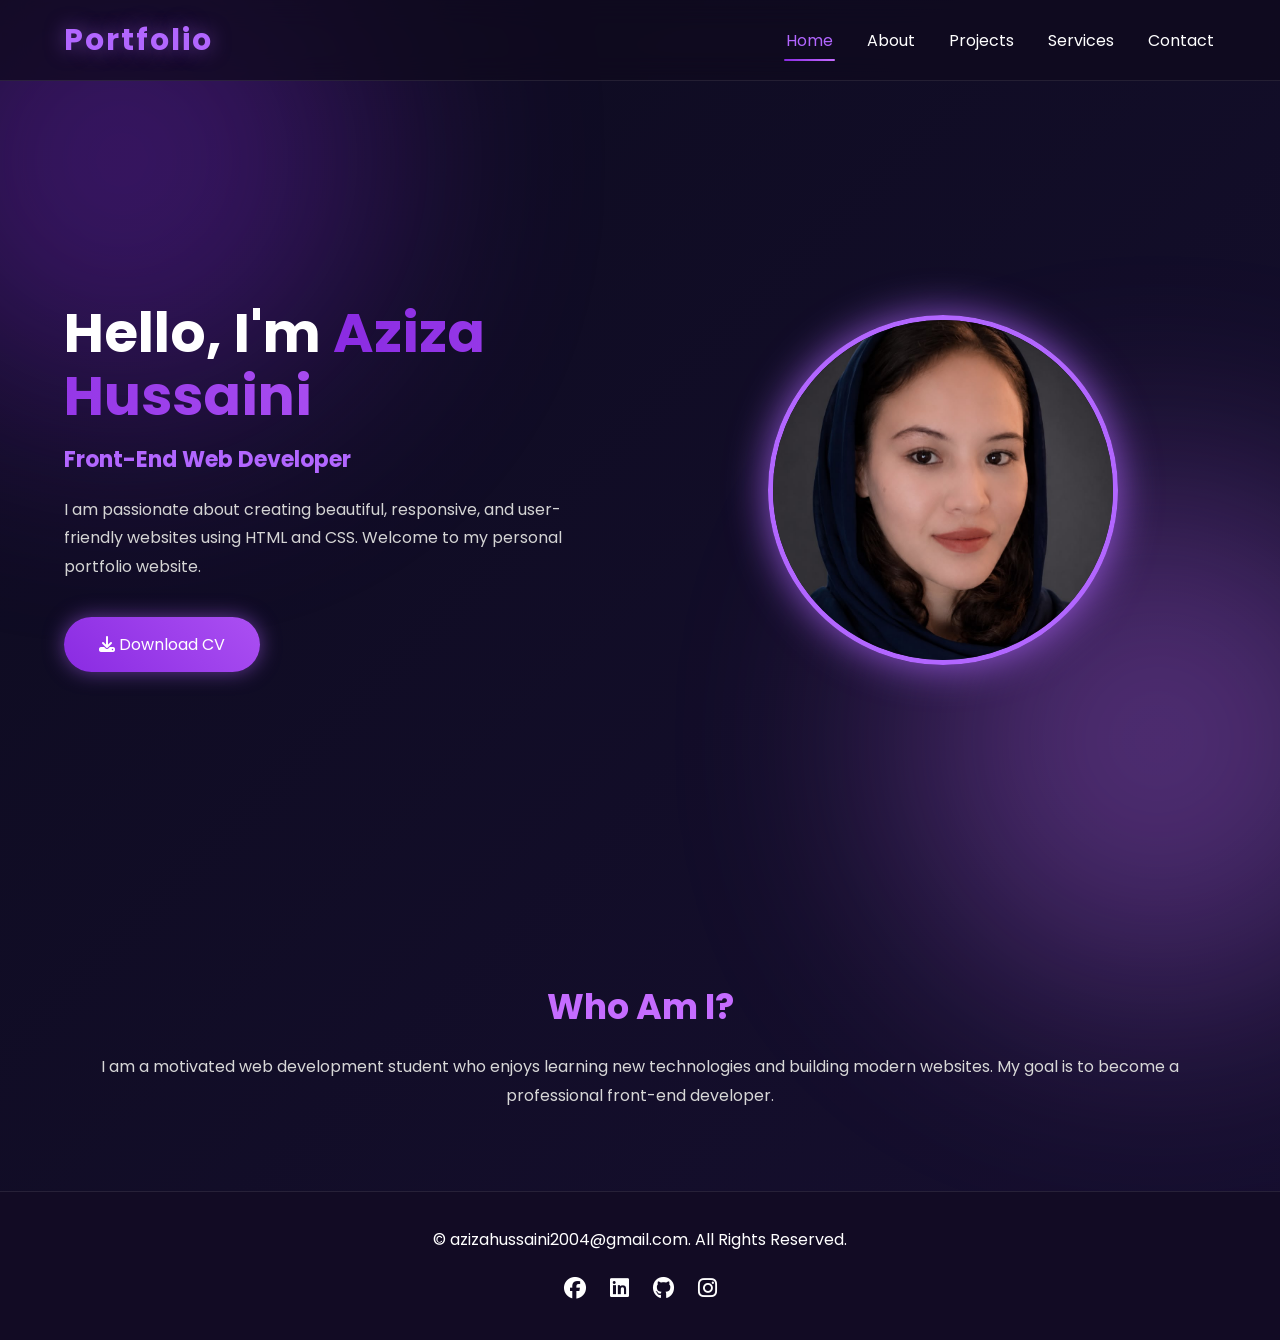
==== index.html @ fb898df0 "Add files via upload" ====
<!DOCTYPE html>
<html lang="en">
<head>
    <meta charset="UTF-8">
    <meta name="viewport" content="width=device-width, initial-scale=1.0">
    <title>Personal Portfolio | Home</title>

    <!-- Google Fonts -->
    <link rel="preconnect" href="https://fonts.googleapis.com">
    <link rel="preconnect" href="https://fonts.gstatic.com" crossorigin>
    <link href="https://fonts.googleapis.com/css2?family=Poppins:wght@300;400;500;600;700&display=swap" rel="stylesheet">

    <!-- Font Awesome -->
    <link rel="stylesheet"
        href="https://cdnjs.cloudflare.com/ajax/libs/font-awesome/6.6.0/css/all.min.css">

    <!-- External CSS -->
    <link rel="stylesheet" href="style2.css">
</head>

<body>

    <!-- Header -->
    <header>
        <nav class="navbar">

            <h2 class="logo">Portfolio</h2>

            <ul class="nav-links">
                <li><a href="home.html" class="active">Home</a></li>
                <li><a href="about.html">About</a></li>
                <li><a href="projects.html">Projects</a></li>
                <li><a href="services.html">Services</a></li>
                <li><a href="contact.html">Contact</a></li>
            </ul>

        </nav>
    </header>

    <!-- Hero Section -->
    <section class="hero">

        <div class="hero-text">

            <h1>Hello, I'm <span>Aziza Hussaini</span></h1>

            <h3>Front-End Web Developer</h3>

            <p>
                I am passionate about creating beautiful, responsive,
                and user-friendly websites using HTML and CSS.
                Welcome to my personal portfolio website.
            </p>

            <a href="cv2.pdf" class="btn">
                <i class="fa-solid fa-download"></i>
                Download CV
            </a>

        </div>

        <div class="hero-image">
            <img src="my img.jpeg" alt="Profile Picture">
        </div>

    </section>

    <!-- Short About -->
    <section class="about-preview">

        <h2>Who Am I?</h2>

        <p>
            I am a motivated web development student who enjoys learning
            new technologies and building modern websites. My goal is to
            become a professional front-end developer.
        </p>

    </section>

        </div>

    </section>

    <!-- Footer -->
    <footer>

        <p>
            &copy; azizahussaini2004@gmail.com. All Rights Reserved.
        </p>

        <div class="social-icons">

            <a href="#"><i class="fab fa-facebook"></i></a>

            <a href=""><i class="fab fa-linkedin"></i></a>

            <a href="#"><i class="fab fa-github"></i></a>

            <a href="https://www.instagram.com/ghazaldominion?igsh=MXRhOHNsNjl5M2JkeQ%3D%3D&utm_source=qr"><i class="fab fa-instagram"></i></a>

        </div>

    </footer>

</body>
</html>
---- style2.css ----
/* ==========================
   Google Font
========================== */

:root{
    --bg-1:#0d0b1f;
    --bg-2:#1b1138;
    --bg-3:#2b1459;
    --accent:#b266ff;
    --accent-light:#c56cff;
    --accent-deep:#8a2be2;
    --text-soft:#d4d4d4;
    --glass:rgba(255,255,255,.06);
    --glass-border:rgba(255,255,255,.09);
    --container:1200px;
    --transition:.4s cubic-bezier(.25,.8,.25,1);
}

*{
    margin:0;
    padding:0;
    box-sizing:border-box;
    scroll-behavior:smooth;
    font-family:'Poppins',sans-serif;
}

html{
    -webkit-text-size-adjust:100%;
}

body{
    background:linear-gradient(135deg,var(--bg-1),var(--bg-2),var(--bg-3));
    background-size:300% 300%;
    animation:bgFlow 18s ease infinite;
    color:white;
    min-height:100vh;
    width:100%;
    overflow-x:hidden;
    position:relative;
}

/* subtle ambient glow blobs behind content */
body::before,
body::after{
    content:"";
    position:fixed;
    width:min(45vw,500px);
    height:min(45vw,500px);
    border-radius:50%;
    filter:blur(120px);
    z-index:0;
    pointer-events:none;
    opacity:.35;
}

body::before{
    background:var(--accent-deep);
    top:-10%;
    left:-10%;
    animation:blobMove 14s ease-in-out infinite;
}

body::after{
    background:var(--accent-light);
    bottom:-10%;
    right:-10%;
    animation:blobMove 16s ease-in-out infinite reverse;
}

/* custom scrollbar */
::-webkit-scrollbar{
    width:10px;
}

::-webkit-scrollbar-track{
    background:var(--bg-1);
}

::-webkit-scrollbar-thumb{
    background:linear-gradient(var(--accent-deep),var(--accent-light));
    border-radius:10px;
}

/* everything with actual content sits above the glow blobs */
header,
main,
.hero,
.about-preview,
.skills,
.projects,
.services,
.contact,
.about-page,
.education,
.experience,
.goals,
footer{
    position:relative;
    z-index:1;
}

/* ==========================
Header
========================== */

header{
    width:100%;
    position:fixed;
    top:0;
    left:0;
    background:rgba(15,10,30,.75);
    backdrop-filter:blur(14px);
    -webkit-backdrop-filter:blur(14px);
    border-bottom:1px solid var(--glass-border);
    z-index:1000;
    transition:background var(--transition);
}

.navbar{
    width:90%;
    max-width:var(--container);
    margin:auto;
    height:80px;
    display:flex;
    justify-content:space-between;
    align-items:center;
    flex-wrap:wrap;
}

.logo{
    color:var(--accent);
    font-size:clamp(22px,4vw,30px);
    font-weight:700;
    letter-spacing:2px;
    text-shadow:0 0 20px rgba(178,102,255,.5);
}

.nav-links{
    display:flex;
    list-style:none;
    gap:clamp(14px,3vw,30px);
    flex-wrap:wrap;
    justify-content:center;
}

.nav-links a{
    text-decoration:none;
    color:white;
    font-size:clamp(14px,2vw,16px);
    transition:color var(--transition);
    position:relative;
    padding:4px 2px;
}

.nav-links a:hover,
.nav-links .active{
    color:var(--accent);
}

.nav-links a::after{
    content:"";
    position:absolute;
    width:0;
    left:0;
    bottom:-5px;
    height:2px;
    border-radius:2px;
    background:linear-gradient(90deg,var(--accent-deep),var(--accent-light));
    transition:width var(--transition);
}

.nav-links a:hover::after,
.nav-links .active::after{
    width:100%;
}

/* ==========================
Hero
========================== */

.hero{
    width:90%;
    max-width:var(--container);
    margin:auto;
    min-height:100vh;
    display:flex;
    justify-content:space-between;
    align-items:center;
    gap:clamp(24px,6vw,60px);
    padding-top:80px;
}

.hero-text{
    flex:1;
    animation:slideLeft 1.2s ease;
}

.hero-text h1{
    font-size:clamp(32px,6vw,55px);
    line-height:1.15;
    margin-bottom:15px;
}

.hero-text span{
    background:linear-gradient(90deg,var(--accent-deep),var(--accent-light));
    -webkit-background-clip:text;
    background-clip:text;
    color:transparent;
    background-size:200% auto;
    animation:shine 4s linear infinite;
}

.hero-text h3{
    color:var(--accent);
    font-size:clamp(16px,2.5vw,22px);
    margin-bottom:20px;
}

.hero-text p{
    color:var(--text-soft);
    line-height:1.8;
    margin-bottom:35px;
    font-size:clamp(14px,1.8vw,16px);
}

.btn{
    display:inline-block;
    text-decoration:none;
    background:linear-gradient(45deg,var(--accent-deep),var(--accent-light));
    background-size:200% auto;
    color:white;
    padding:15px 35px;
    border-radius:40px;
    transition:all var(--transition);
    box-shadow:0 0 20px rgba(179,102,255,.5);
    position:relative;
    overflow:hidden;
}

.btn::before{
    content:"";
    position:absolute;
    top:0;
    left:-75%;
    width:50%;
    height:100%;
    background:linear-gradient(120deg,transparent,rgba(255,255,255,.4),transparent);
    transform:skewX(-25deg);
    transition:.6s;
}

.btn:hover::before{
    left:125%;
}

.btn:hover{
    transform:translateY(-6px);
    background-position:right center;
    box-shadow:0 0 35px var(--accent);
}

/* ==========================
Image
========================== */

.hero-image{
    flex:1;
    display:flex;
    justify-content:center;
    animation:slideRight 1.2s ease;
}

.hero-image img{
    width:min(350px,55vw);
    height:min(350px,55vw);
    object-fit:cover;
    border-radius:50%;
    border:5px solid var(--accent);
    box-shadow:0 0 40px rgba(178,102,255,.8);
    animation:float 4s ease-in-out infinite, pulseGlow 3s ease-in-out infinite;
    transition:transform var(--transition);
}

.hero-image img:hover{
    transform:scale(1.05) rotate(2deg);
}

/* ==========================
About
========================== */

.about-preview{
    width:90%;
    max-width:var(--container);
    margin:80px auto;
    text-align:center;
}

.about-preview h2{
    color:var(--accent-light);
    margin-bottom:20px;
    font-size:clamp(26px,4vw,35px);
}

.about-preview p{
    color:#d7d7d7;
    line-height:1.8;
    font-size:clamp(14px,1.8vw,16px);
}

/* ==========================
Skills
========================== */

.skills{
    width:90%;
    max-width:var(--container);
    margin:100px auto;
    text-align:center;
}

.skills h2{
    margin-bottom:50px;
    color:var(--accent-light);
    font-size:clamp(26px,4vw,32px);
}

.skill-container{
    display:flex;
    justify-content:center;
    gap:30px;
    flex-wrap:wrap;
}

.skill-card{
    width:250px;
    max-width:100%;
    background:var(--glass);
    border:1px solid var(--glass-border);
    padding:40px;
    border-radius:20px;
    transition:transform var(--transition), box-shadow var(--transition);
    backdrop-filter:blur(8px);
    box-shadow:0 0 20px rgba(0,0,0,.3);
    animation:fadeUp .9s ease forwards;
    opacity:0;
}

.skill-card:hover{
    transform:translateY(-15px) scale(1.03);
    box-shadow:0 0 30px var(--accent);
}

.skill-card i{
    font-size:60px;
    color:var(--accent);
    margin-bottom:20px;
    transition:transform var(--transition);
}

.skill-card:hover i{
    transform:scale(1.15) rotate(-8deg);
}

/* ==========================
Footer
========================== */

footer{
    background:#120b24;
    border-top:1px solid var(--glass-border);
    text-align:center;
    padding:35px 20px;
}

.social-icons{
    margin-top:20px;
}

.social-icons a{
    display:inline-block;
    color:white;
    font-size:22px;
    margin:0 10px;
    transition:transform var(--transition), color var(--transition);
}

.social-icons a:hover{
    color:var(--accent);
    transform:translateY(-5px) scale(1.15);
}

/* ==========================
Animations
========================== */

@keyframes slideLeft{
    from{ opacity:0; transform:translateX(-80px); }
    to{ opacity:1; transform:translateX(0); }
}

@keyframes slideRight{
    from{ opacity:0; transform:translateX(80px); }
    to{ opacity:1; transform:translateX(0); }
}

@keyframes float{
    0%{ transform:translateY(0); }
    50%{ transform:translateY(-20px); }
    100%{ transform:translateY(0); }
}

@keyframes pulseGlow{
    0%,100%{ box-shadow:0 0 40px rgba(178,102,255,.8); }
    50%{ box-shadow:0 0 60px rgba(178,102,255,1); }
}

@keyframes bgFlow{
    0%{ background-position:0% 50%; }
    50%{ background-position:100% 50%; }
    100%{ background-position:0% 50%; }
}

@keyframes blobMove{
    0%,100%{ transform:translate(0,0) scale(1); }
    50%{ transform:translate(40px,30px) scale(1.15); }
}

@keyframes shine{
    to{ background-position:200% center; }
}

@keyframes fadeUp{
    from{ opacity:0; transform:translateY(40px); }
    to{ opacity:1; transform:translateY(0); }
}

.skill-card:nth-child(1){ animation-delay:.05s; }
.skill-card:nth-child(2){ animation-delay:.15s; }
.skill-card:nth-child(3){ animation-delay:.25s; }
.skill-card:nth-child(4){ animation-delay:.35s; }
.skill-card:nth-child(5){ animation-delay:.45s; }
.skill-card:nth-child(6){ animation-delay:.55s; }

/* respect users who prefer less motion */
@media (prefers-reduced-motion:reduce){
    *{
        animation-duration:.01ms !important;
        animation-iteration-count:1 !important;
        transition-duration:.01ms !important;
        scroll-behavior:auto !important;
    }
}

/* ==========================
Responsive
========================== */

@media(max-width:900px){

.hero{
    flex-direction:column-reverse;
    text-align:center;
    min-height:auto;
    padding-top:110px;
    padding-bottom:60px;
}

.navbar{
    flex-direction:column;
    height:auto;
    padding:16px 0;
    gap:10px;
}

.nav-links{
    margin-top:10px;
    flex-wrap:wrap;
    justify-content:center;
}

.skill-container{
    flex-direction:column;
    align-items:center;
}

}

@media(max-width:480px){

.hero-text p{
    line-height:1.7;
}

.btn{
    padding:13px 28px;
    font-size:15px;
}

.skill-card{
    width:100%;
    padding:30px;
}

}

/* ==========================
ABOUT PAGE
========================== */

.about-page{
    width:90%;
    max-width:var(--container);
    margin:140px auto 80px;
}

.about-page h1{
    text-align:center;
    font-size:clamp(30px,5vw,45px);
    color:var(--accent-light);
    margin-bottom:60px;
}

.about-container{
    display:flex;
    justify-content:space-between;
    align-items:center;
    gap:clamp(30px,6vw,60px);
    flex-wrap:wrap;
}

.about-image{
    flex:1;
    display:flex;
    justify-content:center;
}

.about-image img{
    width:min(320px,60vw);
    height:min(320px,60vw);
    object-fit:cover;
    border-radius:50%;
    border:5px solid var(--accent);
    box-shadow:0 0 35px rgba(178,102,255,.8);
    animation:float 4s ease-in-out infinite;
    transition:transform var(--transition);
}

.about-image img:hover{
    transform:scale(1.05);
}

.about-content{
    flex:2;
    min-width:280px;
}

.about-content h2{
    font-size:clamp(24px,3.5vw,36px);
    color:var(--accent);
    margin-bottom:20px;
}

.about-content p{
    line-height:1.9;
    color:#ddd;
    font-size:clamp(14px,1.8vw,16px);
}

/* ==========================
TABLE
========================== */

.education{
    width:90%;
    max-width:var(--container);
    margin:80px auto;
}

.education h2,
.skills h2,
.experience h2,
.goals h2{
    text-align:center;
    color:var(--accent-light);
    margin-bottom:35px;
    font-size:clamp(24px,4vw,35px);
}

table{
    width:100%;
    border-collapse:collapse;
    overflow:hidden;
    border-radius:15px;
    box-shadow:0 0 20px rgba(178,102,255,.25);
}

th{
    background:var(--accent-deep);
    color:white;
    padding:18px;
    font-size:clamp(13px,1.6vw,16px);
}

td{
    background:var(--glass);
    color:#eee;
    padding:18px;
    text-align:center;
    font-size:clamp(13px,1.6vw,15px);
    transition:background var(--transition);
}

tr:hover td{
    background:rgba(178,102,255,.18);
}

/* ==========================
EXPERIENCE
========================== */

.experience{
    width:90%;
    max-width:var(--container);
    margin:80px auto;
}

.experience ul{
    list-style:none;
}

.experience li{
    background:var(--glass);
    border:1px solid var(--glass-border);
    margin:20px 0;
    padding:22px;
    border-left:5px solid var(--accent);
    border-radius:15px;
    transition:transform var(--transition), box-shadow var(--transition);
}

.experience li:hover{
    transform:translateX(10px);
    box-shadow:0 0 25px rgba(178,102,255,.4);
}

/* ==========================
GOAL
========================== */

.goals{
    width:90%;
    max-width:var(--container);
    margin:80px auto;
    text-align:center;
}

.goals p{
    max-width:900px;
    margin:auto;
    line-height:2;
    color:#ddd;
    background:var(--glass);
    border:1px solid var(--glass-border);
    padding:35px;
    border-radius:20px;
    box-shadow:0 0 20px rgba(178,102,255,.25);
    font-size:clamp(14px,1.8vw,16px);
}

/* ==========================
RESPONSIVE
========================== */

@media(max-width:900px){

.about-container{
    flex-direction:column;
    text-align:center;
}

table{
    display:block;
    overflow-x:auto;
    -webkit-overflow-scrolling:touch;
}

}

@media(max-width:480px){

.about-page,
.projects,
.services,
.contact{
    margin-top:110px;
}

.goals p{
    padding:25px;
}

}

/* ==========================
   PROJECTS PAGE
========================== */

.projects{
    width:90%;
    max-width:var(--container);
    margin:140px auto 80px;
    text-align:center;
}

.projects h1{
    font-size:clamp(30px,5vw,48px);
    color:var(--accent-light);
    margin-bottom:15px;
}

.projects p{
    color:#d8d8d8;
    margin-bottom:50px;
    font-size:clamp(14px,1.8vw,16px);
}

/* Gallery */

.project-gallery{
    display:grid;
    grid-template-columns:repeat(auto-fit,minmax(280px,1fr));
    gap:clamp(20px,4vw,35px);
}

/* Card */

.project-card{
    background:var(--glass);
    border:1px solid var(--glass-border);
    border-radius:20px;
    overflow:hidden;
    backdrop-filter:blur(10px);
    box-shadow:0 0 20px rgba(178,102,255,.25);
    transition:transform .5s var(--transition), box-shadow .5s var(--transition);
    position:relative;
    animation:fadeUp .9s ease forwards;
    opacity:0;
}

.project-gallery .project-card:nth-child(1){ animation-delay:.05s; }
.project-gallery .project-card:nth-child(2){ animation-delay:.15s; }
.project-gallery .project-card:nth-child(3){ animation-delay:.25s; }
.project-gallery .project-card:nth-child(4){ animation-delay:.35s; }
.project-gallery .project-card:nth-child(5){ animation-delay:.45s; }
.project-gallery .project-card:nth-child(6){ animation-delay:.55s; }

.project-card:hover{
    transform:translateY(-12px) scale(1.03);
    box-shadow:0 0 35px rgba(197,108,255,.8);
}

/* Image */

.project-card img{
    width:100%;
    height:230px;
    object-fit:cover;
    transition:transform .6s var(--transition);
    display:block;
}

.project-card:hover img{
    transform:scale(1.1);
}

/* Overlay */

.project-info{
    position:absolute;
    left:0;
    right:0;
    bottom:0;
    padding:25px;
    background:linear-gradient(to top,rgba(16,8,35,.95),rgba(16,8,35,.2));
}

.project-info h3{
    color:white;
    margin-bottom:18px;
    font-size:clamp(18px,2.5vw,24px);
}

/* Button */

.project-info .btn{
    display:inline-block;
    text-decoration:none;
    padding:12px 28px;
    border-radius:30px;
    color:white;
    background:linear-gradient(45deg,var(--accent-deep),var(--accent-light));
    transition:all var(--transition);
    box-shadow:0 0 20px rgba(178,102,255,.5);
}

.project-info .btn:hover{
    transform:translateY(-4px);
    box-shadow:0 0 30px var(--accent);
}

/* Responsive */

@media(max-width:768px){

.project-gallery{
    grid-template-columns:1fr;
}

.project-card img{
    height:210px;
}

}

@media(max-width:480px){

.project-info{
    padding:18px;
}

.project-info h3{
    margin-bottom:12px;
}

}

/* ==========================
   SERVICES PAGE
========================== */

.services{
    width:90%;
    max-width:var(--container);
    margin:140px auto 80px;
    text-align:center;
}

.services h1{
    font-size:clamp(30px,5vw,48px);
    color:var(--accent-light);
    margin-bottom:15px;
}

.services p{
    color:#d6d6d6;
    margin-bottom:50px;
    font-size:clamp(14px,1.8vw,16px);
}

/* Cards Container */

.services-container{
    display:grid;
    grid-template-columns:repeat(auto-fit,minmax(260px,1fr));
    gap:clamp(20px,4vw,35px);
}

/* Card */

.service-card{
    background:var(--glass);
    border:1px solid var(--glass-border);
    border-radius:20px;
    padding:45px 30px;
    backdrop-filter:blur(10px);
    box-shadow:0 0 20px rgba(178,102,255,.25);
    transition:transform .5s var(--transition), box-shadow .5s var(--transition);
    position:relative;
    overflow:hidden;
    animation:fadeUp 1s ease forwards;
    opacity:0;
}

.services-container .service-card:nth-child(1){ animation-delay:.05s; }
.services-container .service-card:nth-child(2){ animation-delay:.15s; }
.services-container .service-card:nth-child(3){ animation-delay:.25s; }
.services-container .service-card:nth-child(4){ animation-delay:.35s; }
.services-container .service-card:nth-child(5){ animation-delay:.45s; }
.services-container .service-card:nth-child(6){ animation-delay:.55s; }

/* Glow Effect */

.service-card::before{
    content:"";
    position:absolute;
    top:-120px;
    left:-120px;
    width:250px;
    height:250px;
    background:rgba(178,102,255,.12);
    border-radius:50%;
    transition:transform .6s var(--transition);
}

.service-card:hover::before{
    transform:scale(2);
}

/* Hover */

.service-card:hover{
    transform:translateY(-15px);
    box-shadow:0 0 35px rgba(197,108,255,.8);
}

/* Icon */

.service-card i{
    font-size:65px;
    color:var(--accent);
    margin-bottom:25px;
    transition:transform .5s var(--transition);
    position:relative;
}

.service-card:hover i{
    transform:rotate(12deg) scale(1.15);
}

/* Title */

.service-card h2{
    color:white;
    margin-bottom:18px;
    font-size:clamp(20px,2.8vw,28px);
    position:relative;
}

/* Text */

.service-card p{
    color:#d9d9d9;
    line-height:1.8;
    margin:0;
    position:relative;
    font-size:clamp(14px,1.7vw,16px);
}

/* Responsive */

@media(max-width:768px){

.services-container{
    grid-template-columns:1fr;
}

.service-card{
    padding:35px 25px;
}

.service-card i{
    font-size:55px;
}

}

/* ==========================
   CONTACT PAGE
========================== */

.contact{
    width:90%;
    max-width:900px;
    margin:140px auto 80px;
    text-align:center;
}

.contact h1{
    font-size:clamp(30px,5vw,48px);
    color:var(--accent-light);
    margin-bottom:15px;
}

.contact p{
    color:#d6d6d6;
    margin-bottom:45px;
    font-size:clamp(14px,1.8vw,16px);
}

.contact-container{
    max-width:850px;
    margin:auto;
    background:var(--glass);
    border:1px solid var(--glass-border);
    padding:clamp(25px,5vw,45px);
    border-radius:20px;
    backdrop-filter:blur(10px);
    box-shadow:0 0 30px rgba(178,102,255,.25);
    animation:contactFade 1s ease;
}

.input-box{
    display:flex;
    gap:20px;
    margin-bottom:20px;
}

.input-box input{
    width:50%;
}

.contact input,
.contact textarea{
    width:100%;
    padding:16px 20px;
    margin-bottom:20px;
    border:none;
    outline:none;
    border-radius:12px;
    background:rgba(255,255,255,.08);
    color:white;
    font-size:16px;
    transition:box-shadow var(--transition), border var(--transition);
    border:2px solid transparent;
}

.contact textarea{
    resize:none;
}

.contact input::placeholder,
.contact textarea::placeholder{
    color:#cfcfcf;
}

.contact input:focus,
.contact textarea:focus{
    border:2px solid var(--accent);
    box-shadow:0 0 15px rgba(178,102,255,.5);
}

.contact .btn{
    border:none;
    cursor:pointer;
    padding:15px 35px;
    border-radius:35px;
    background:linear-gradient(45deg,var(--accent-deep),var(--accent-light));
    color:white;
    font-size:17px;
    transition:all var(--transition);
    box-shadow:0 0 20px rgba(178,102,255,.5);
}

.contact .btn:hover{
    transform:translateY(-5px);
    box-shadow:0 0 35px var(--accent);
}

.contact .btn i{
    margin-right:10px;
}

/* Animation */

@keyframes contactFade{
    from{ opacity:0; transform:translateY(40px); }
    to{ opacity:1; transform:translateY(0); }
}

/* Responsive */

@media(max-width:768px){

.input-box{
    flex-direction:column;
    gap:0;
}

.input-box input{
    width:100%;
}

.contact-container{
    padding:30px;
}

}

@media(max-width:480px){

.contact-container{
    padding:20px;
}

.contact .btn{
    width:100%;
}

}
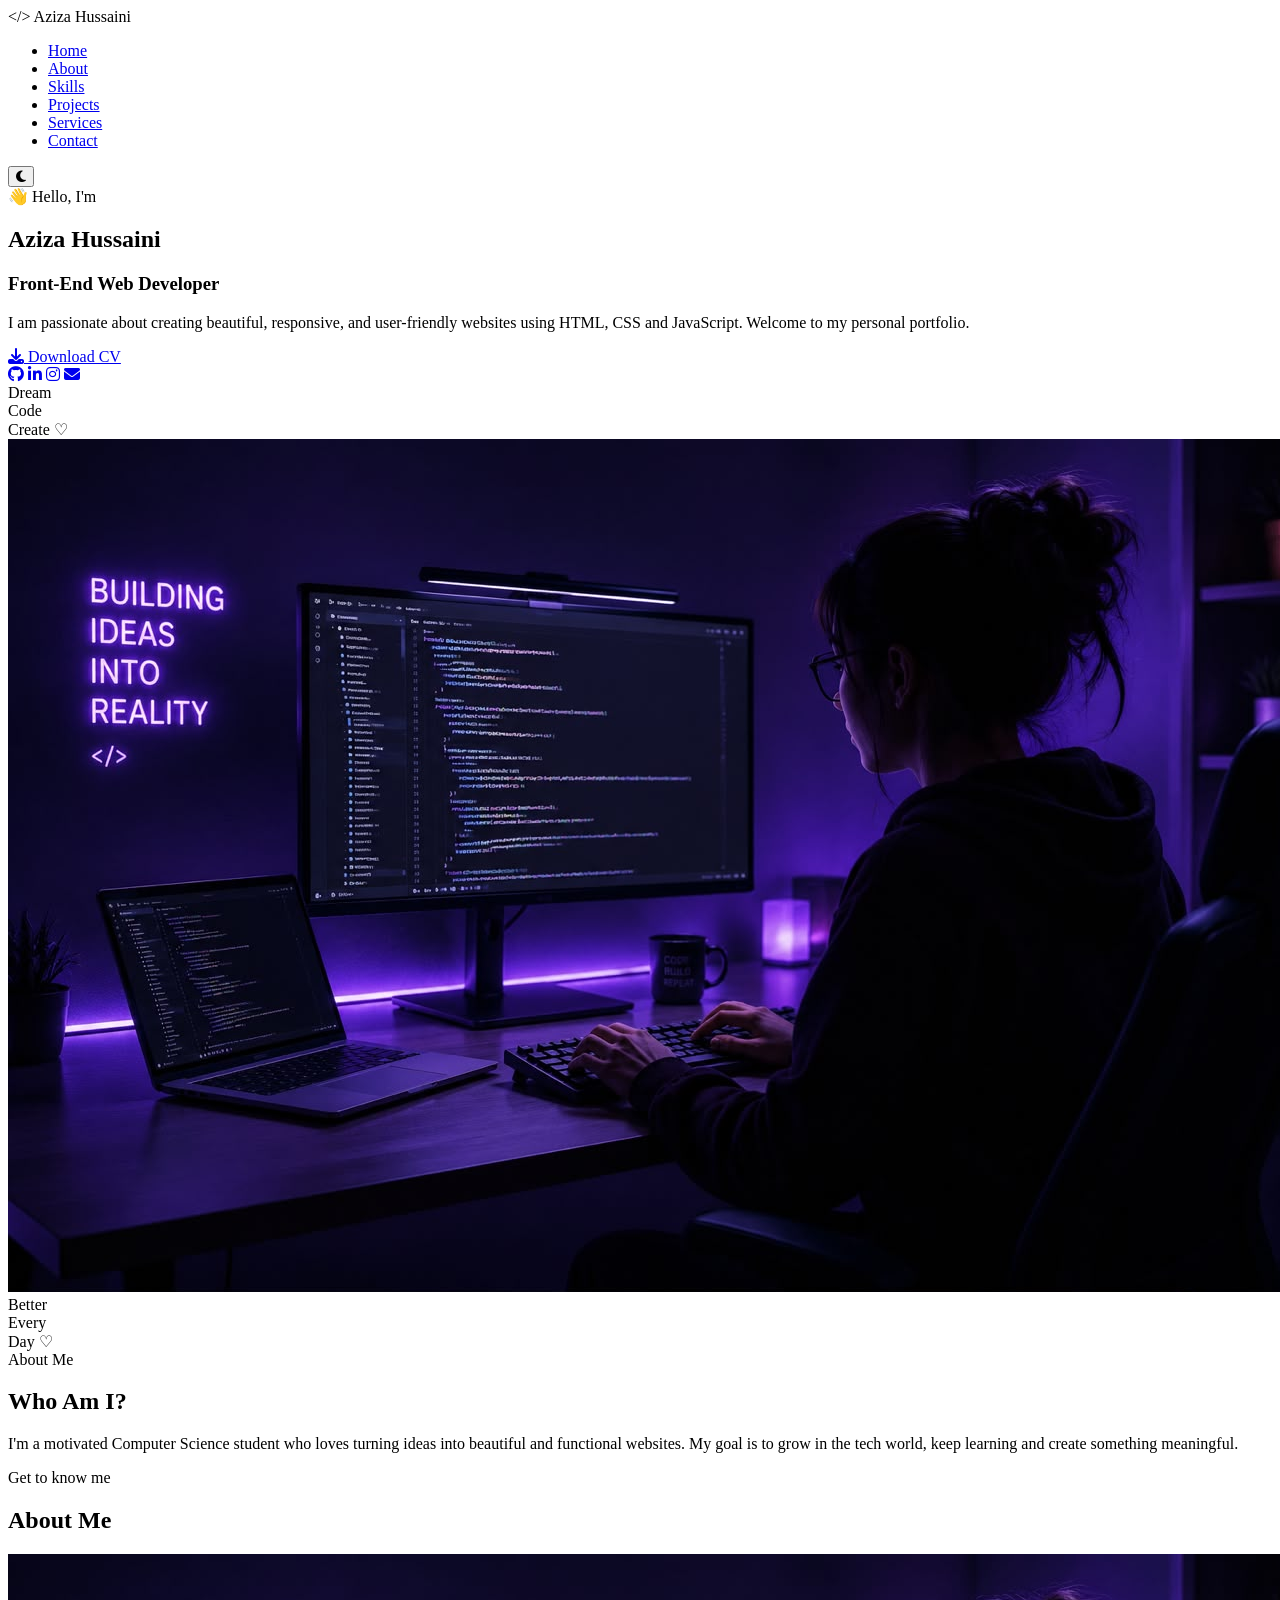
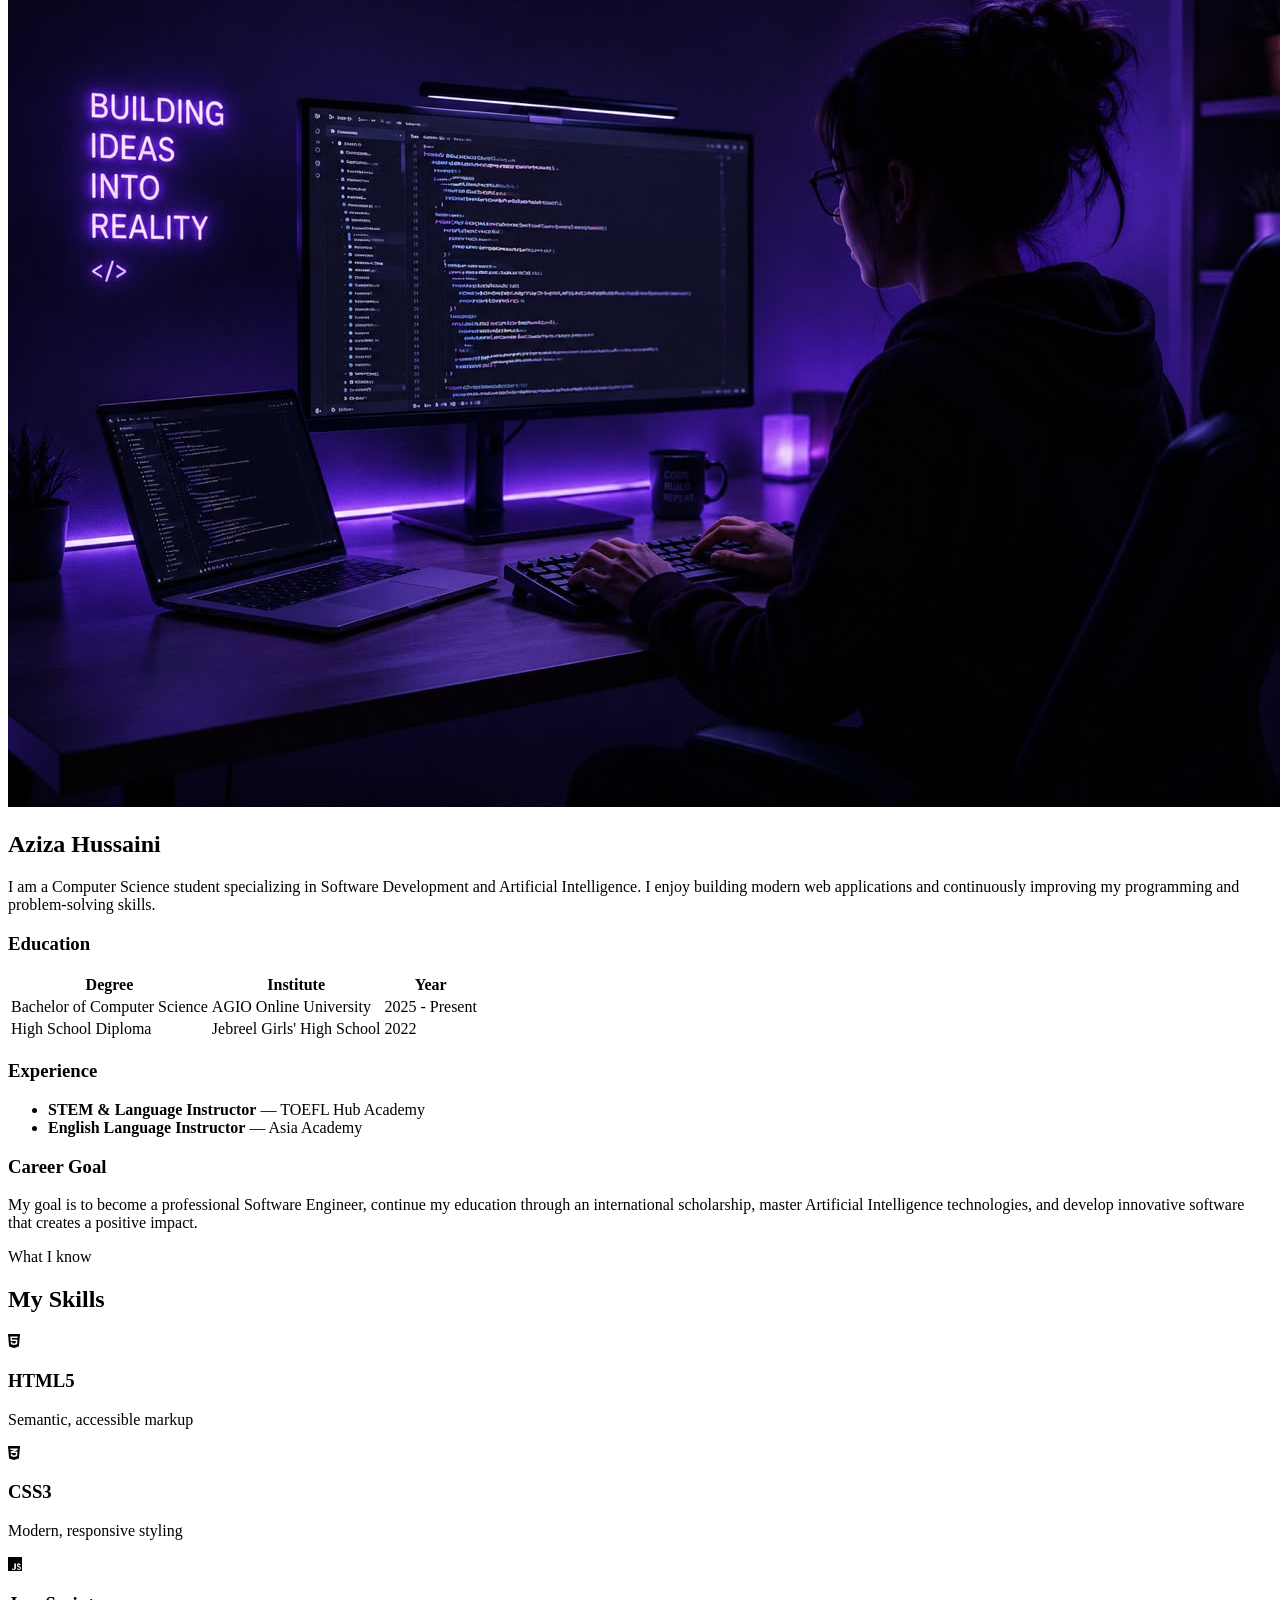
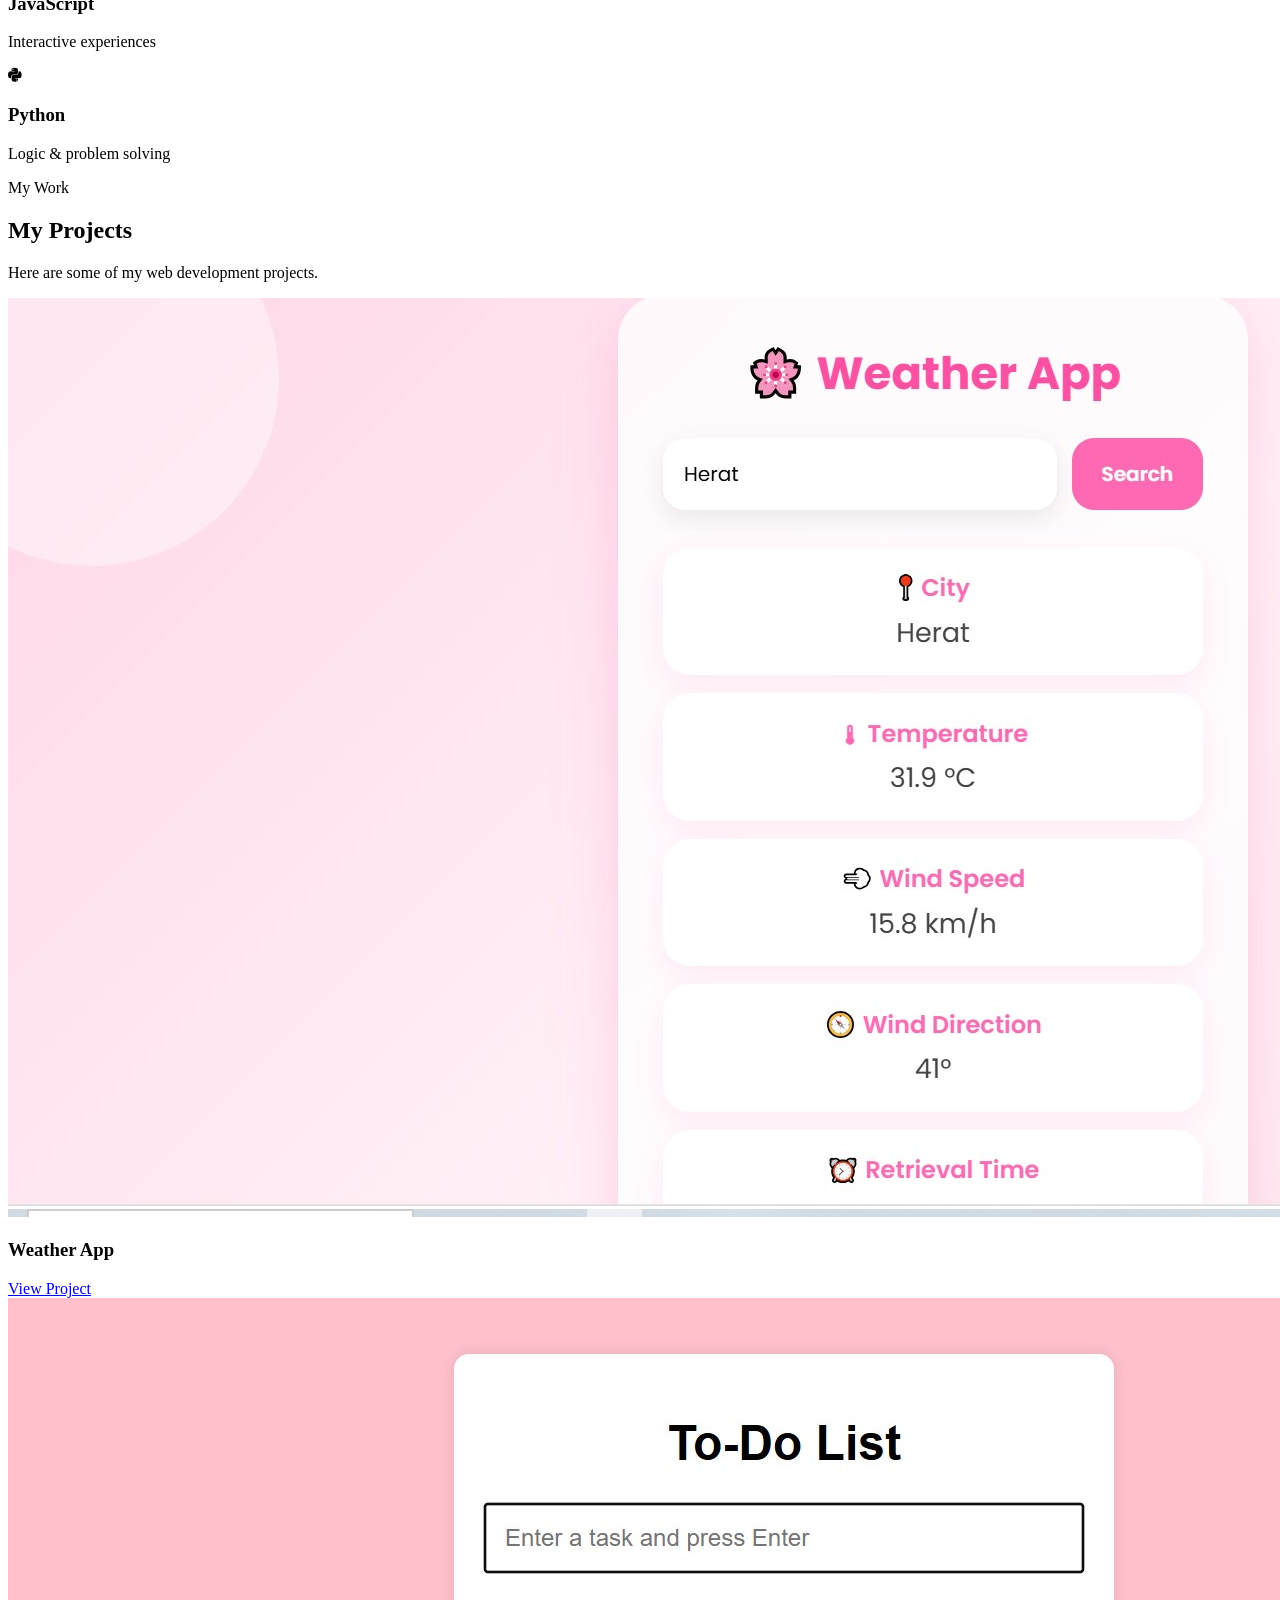
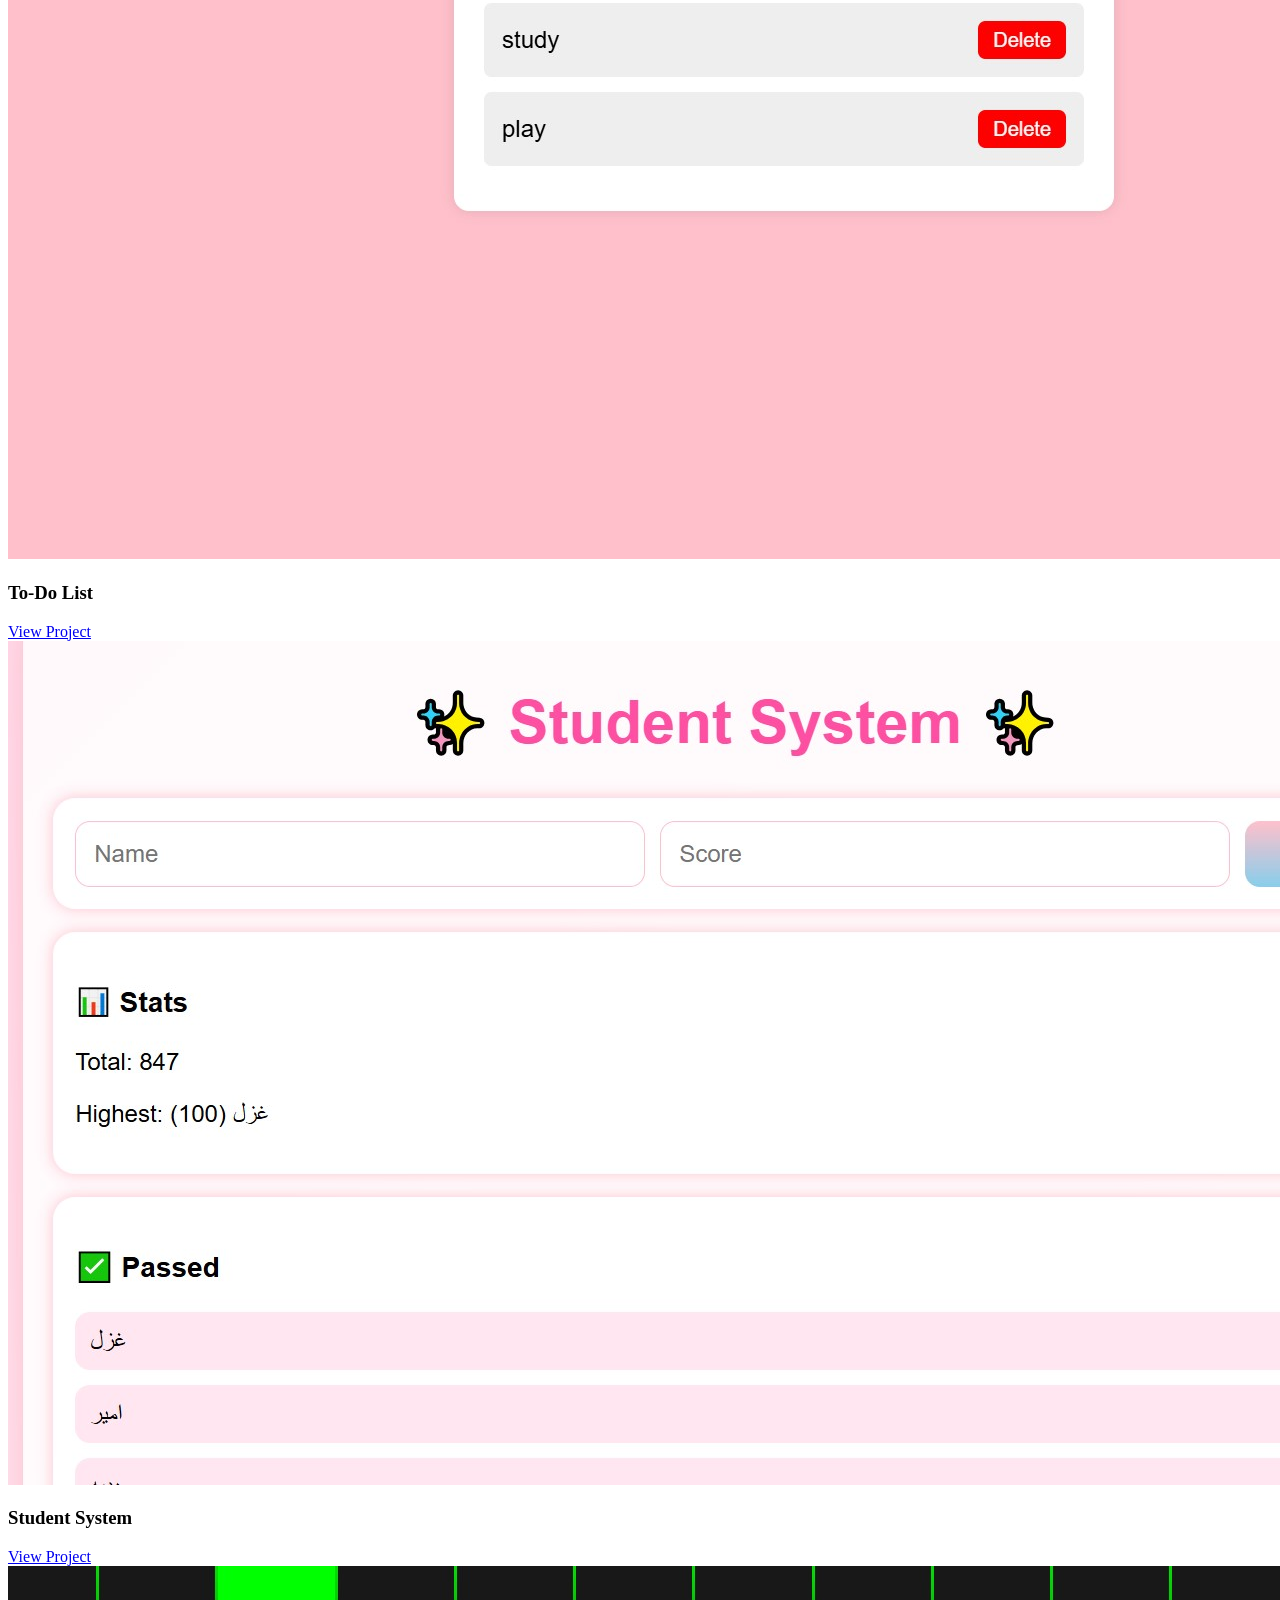
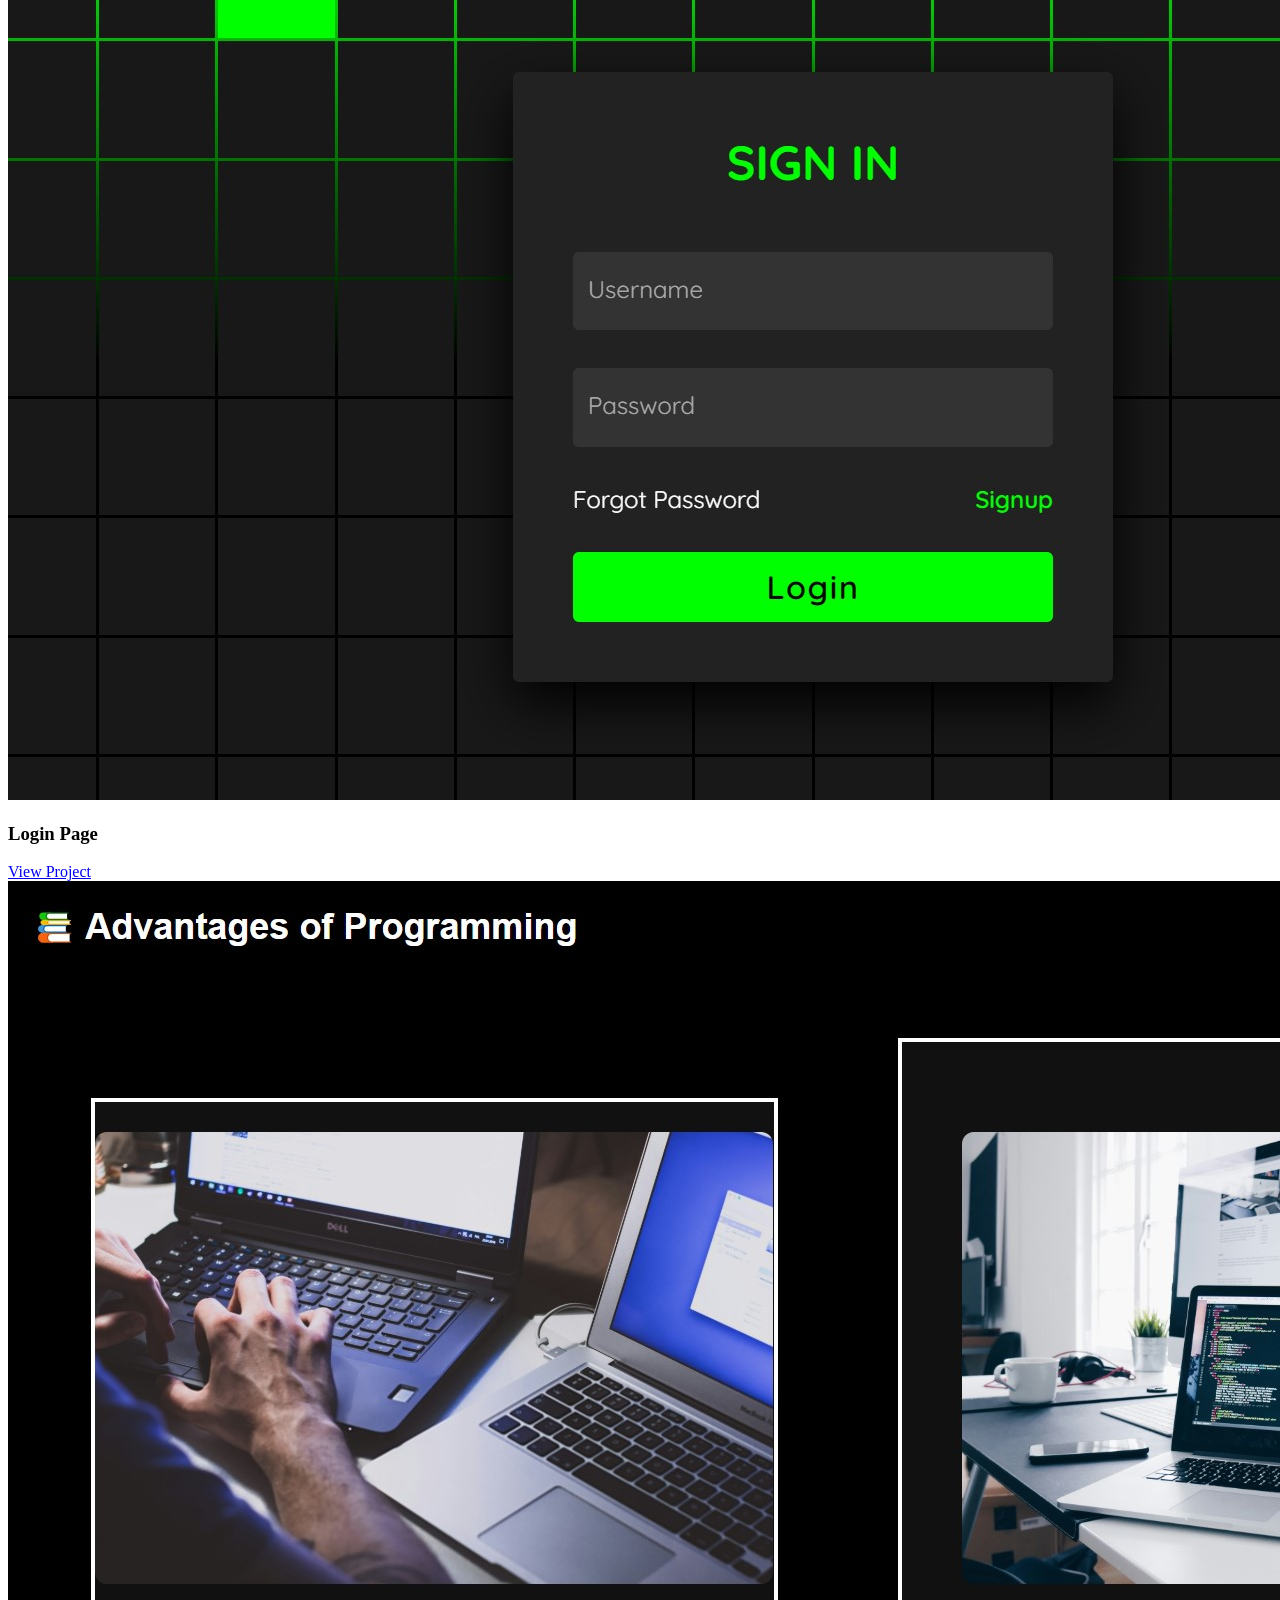
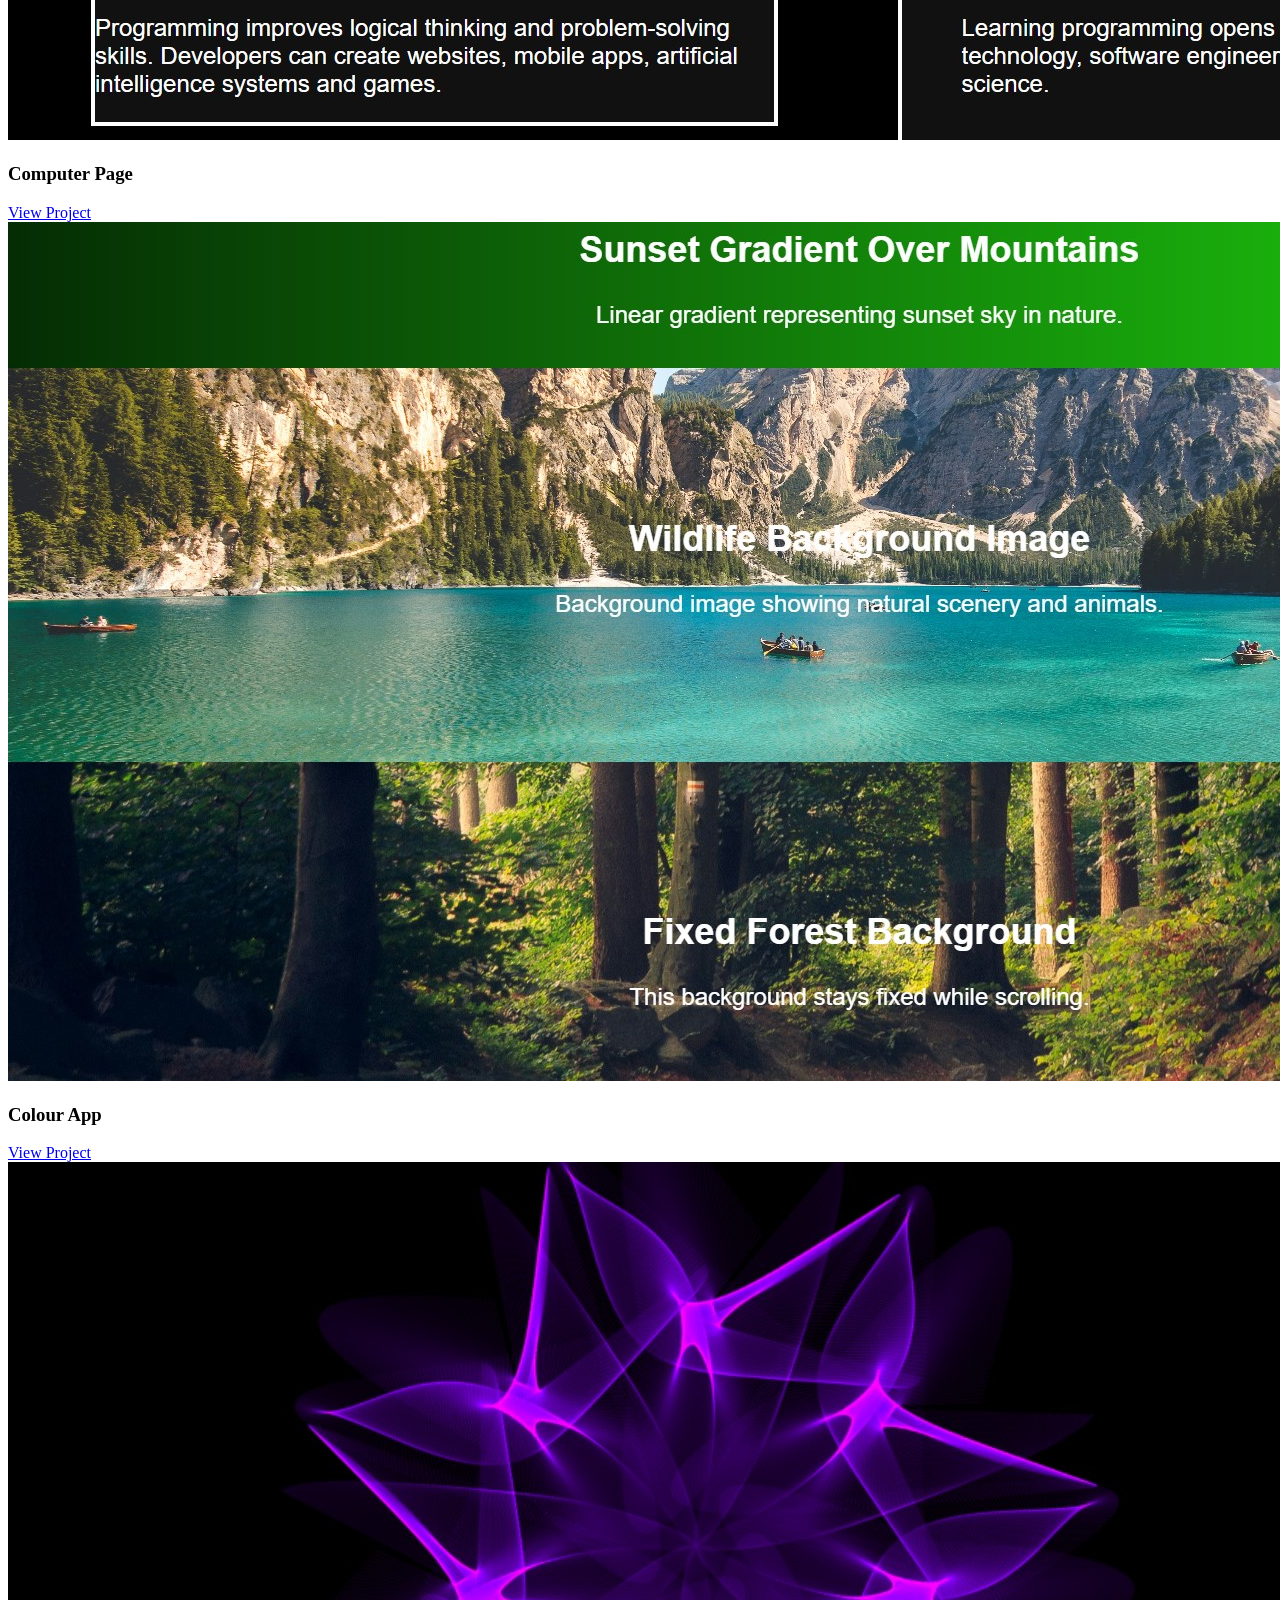
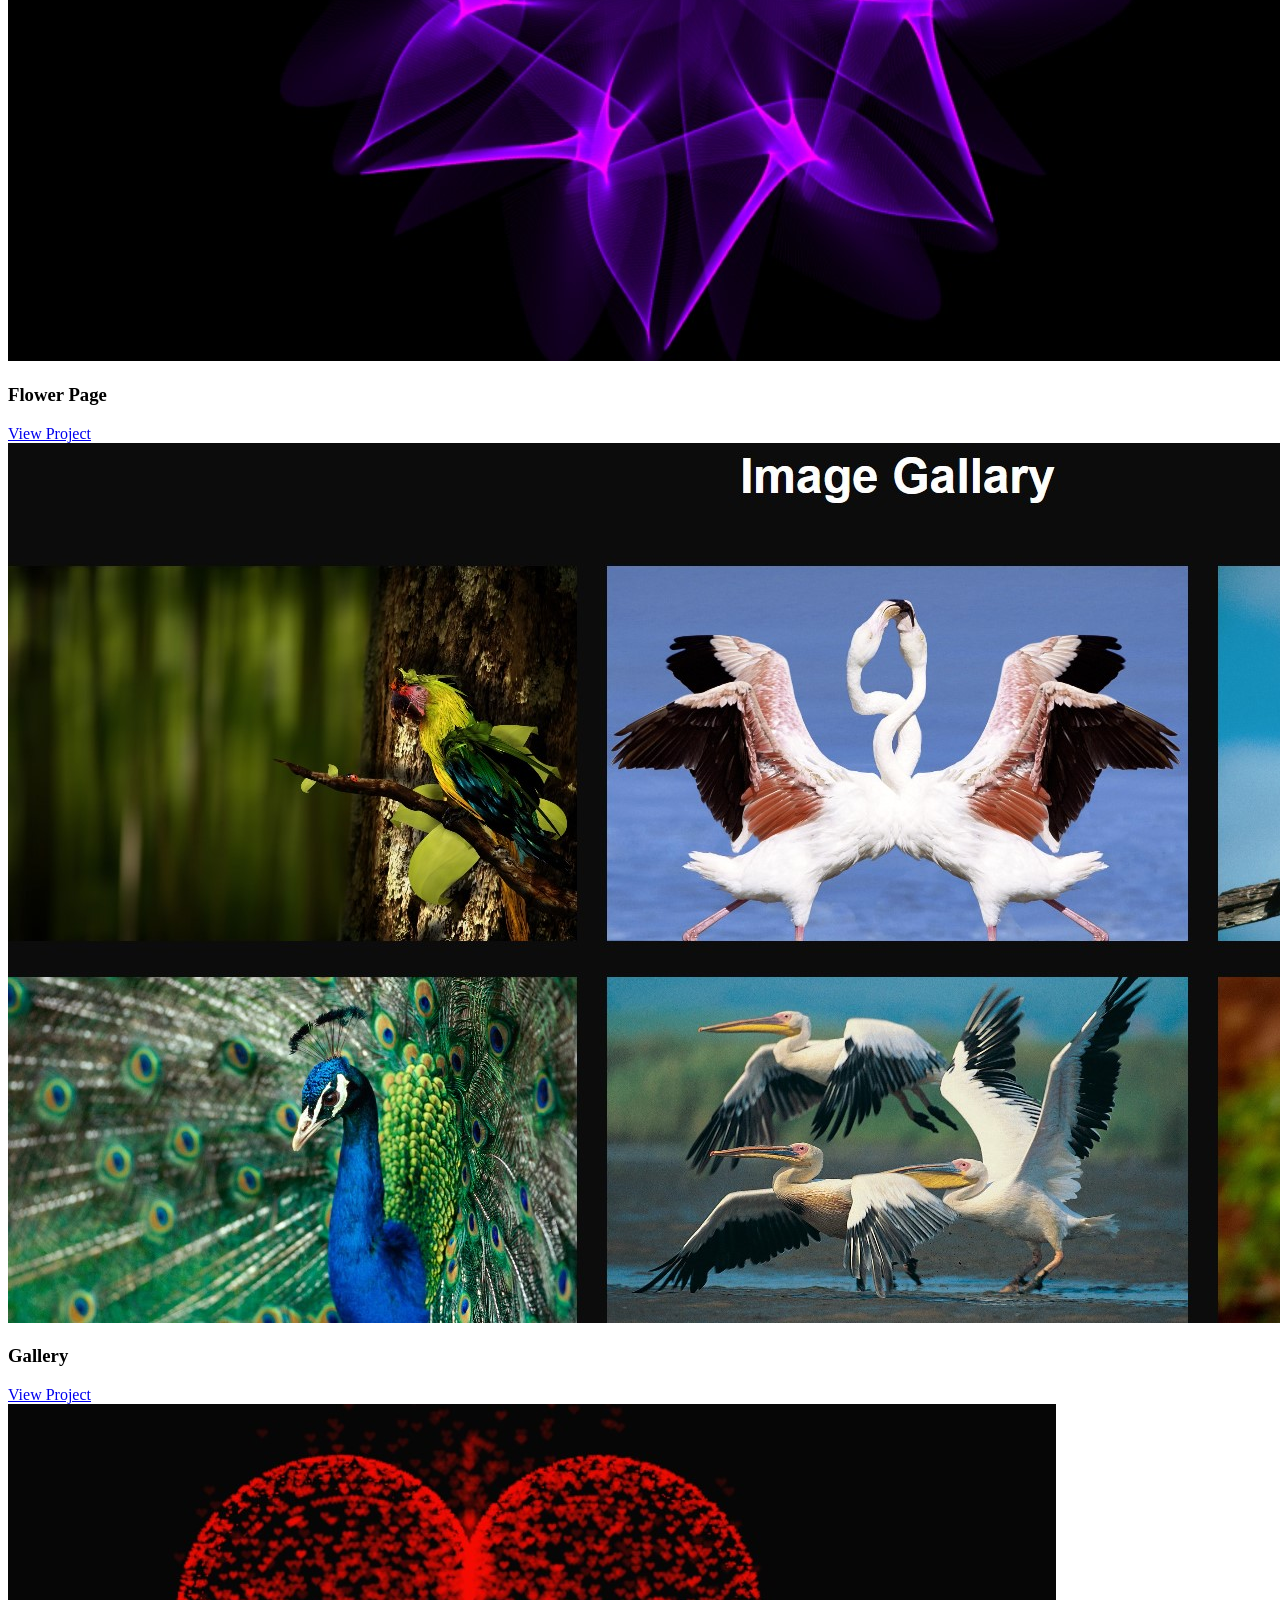
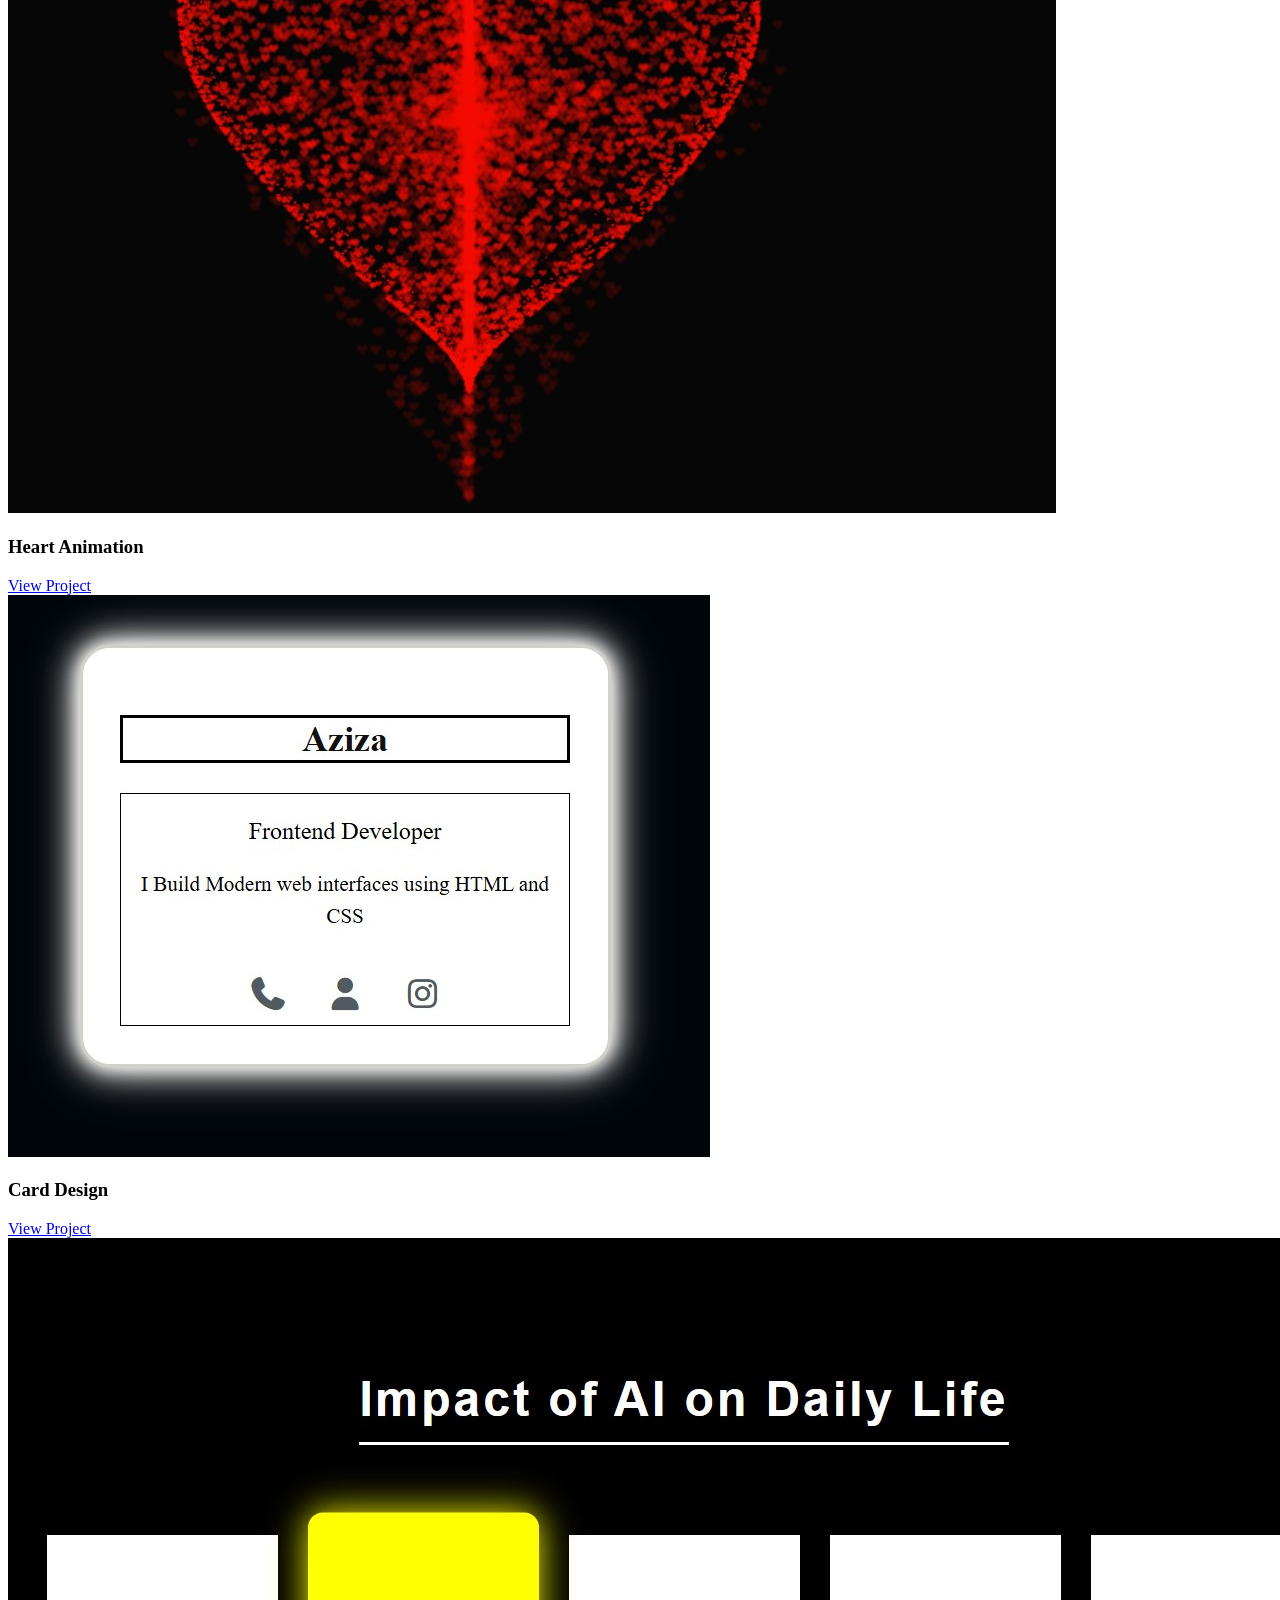
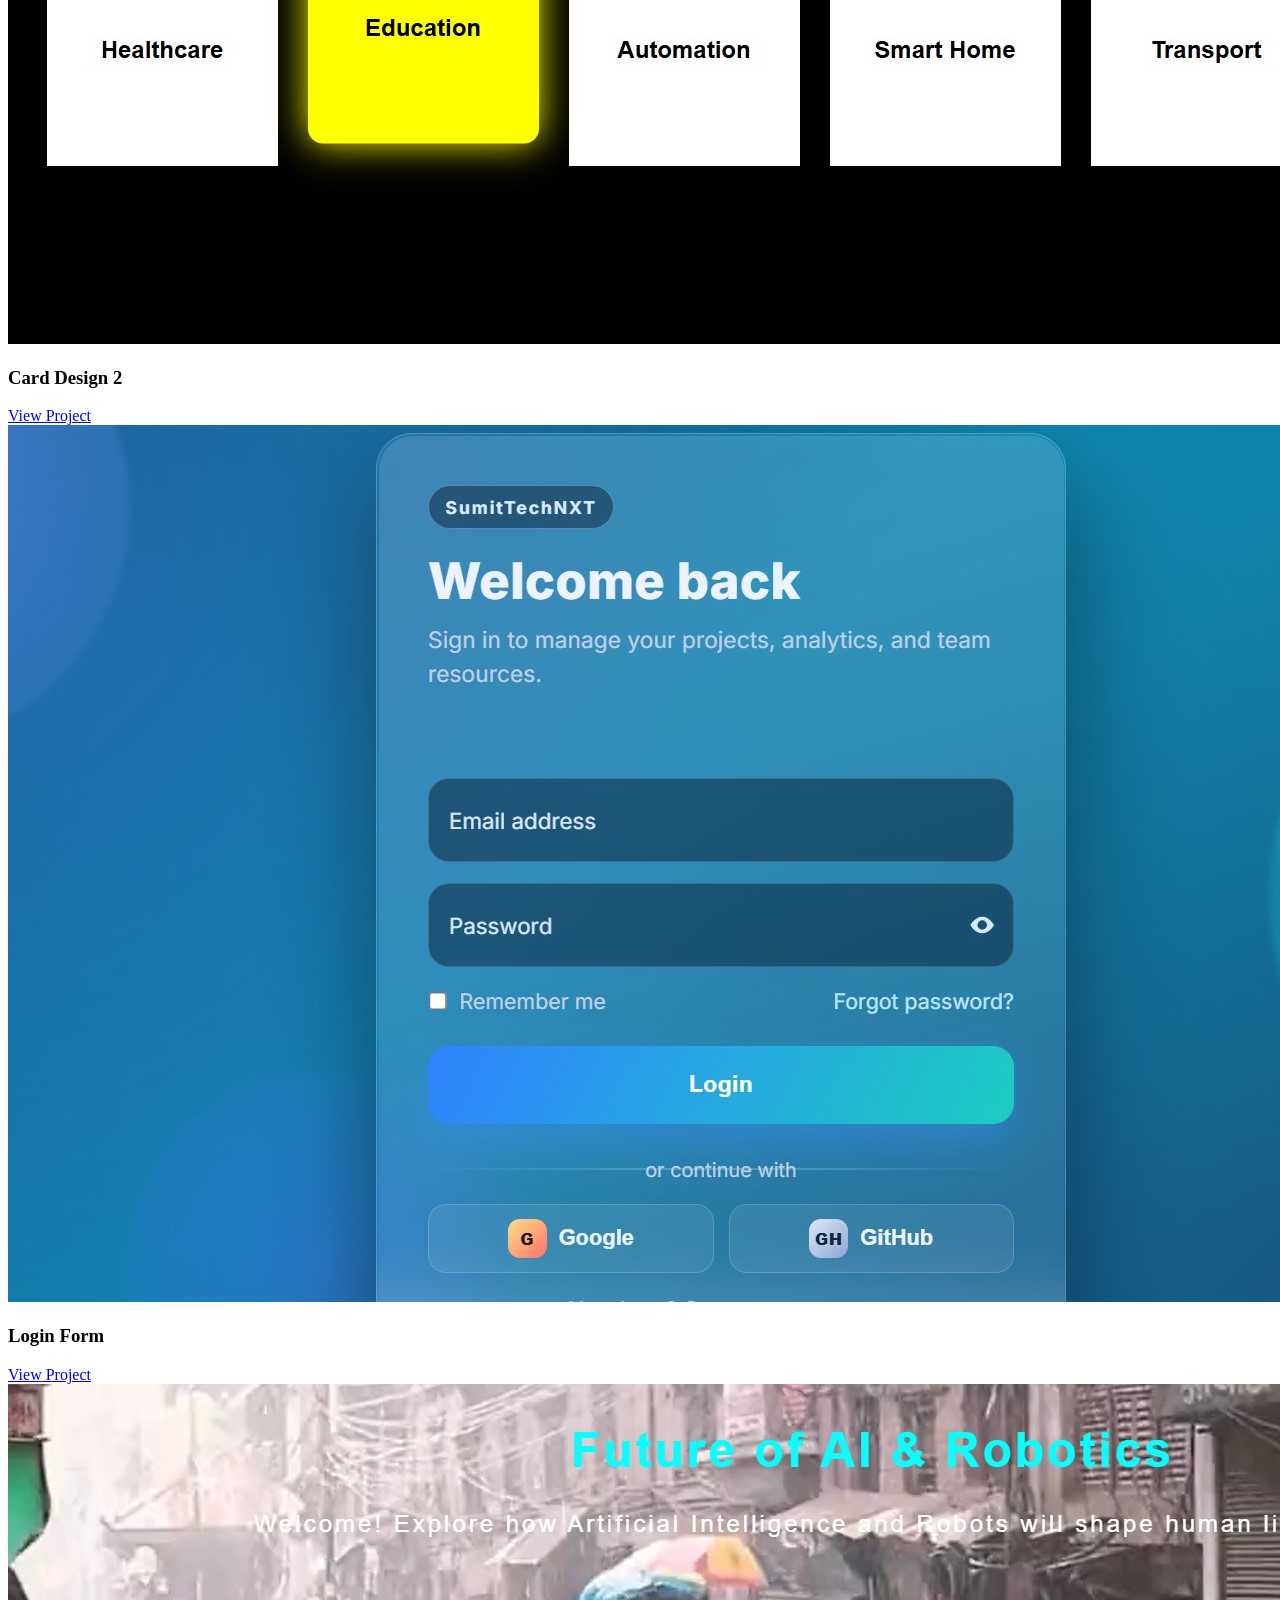
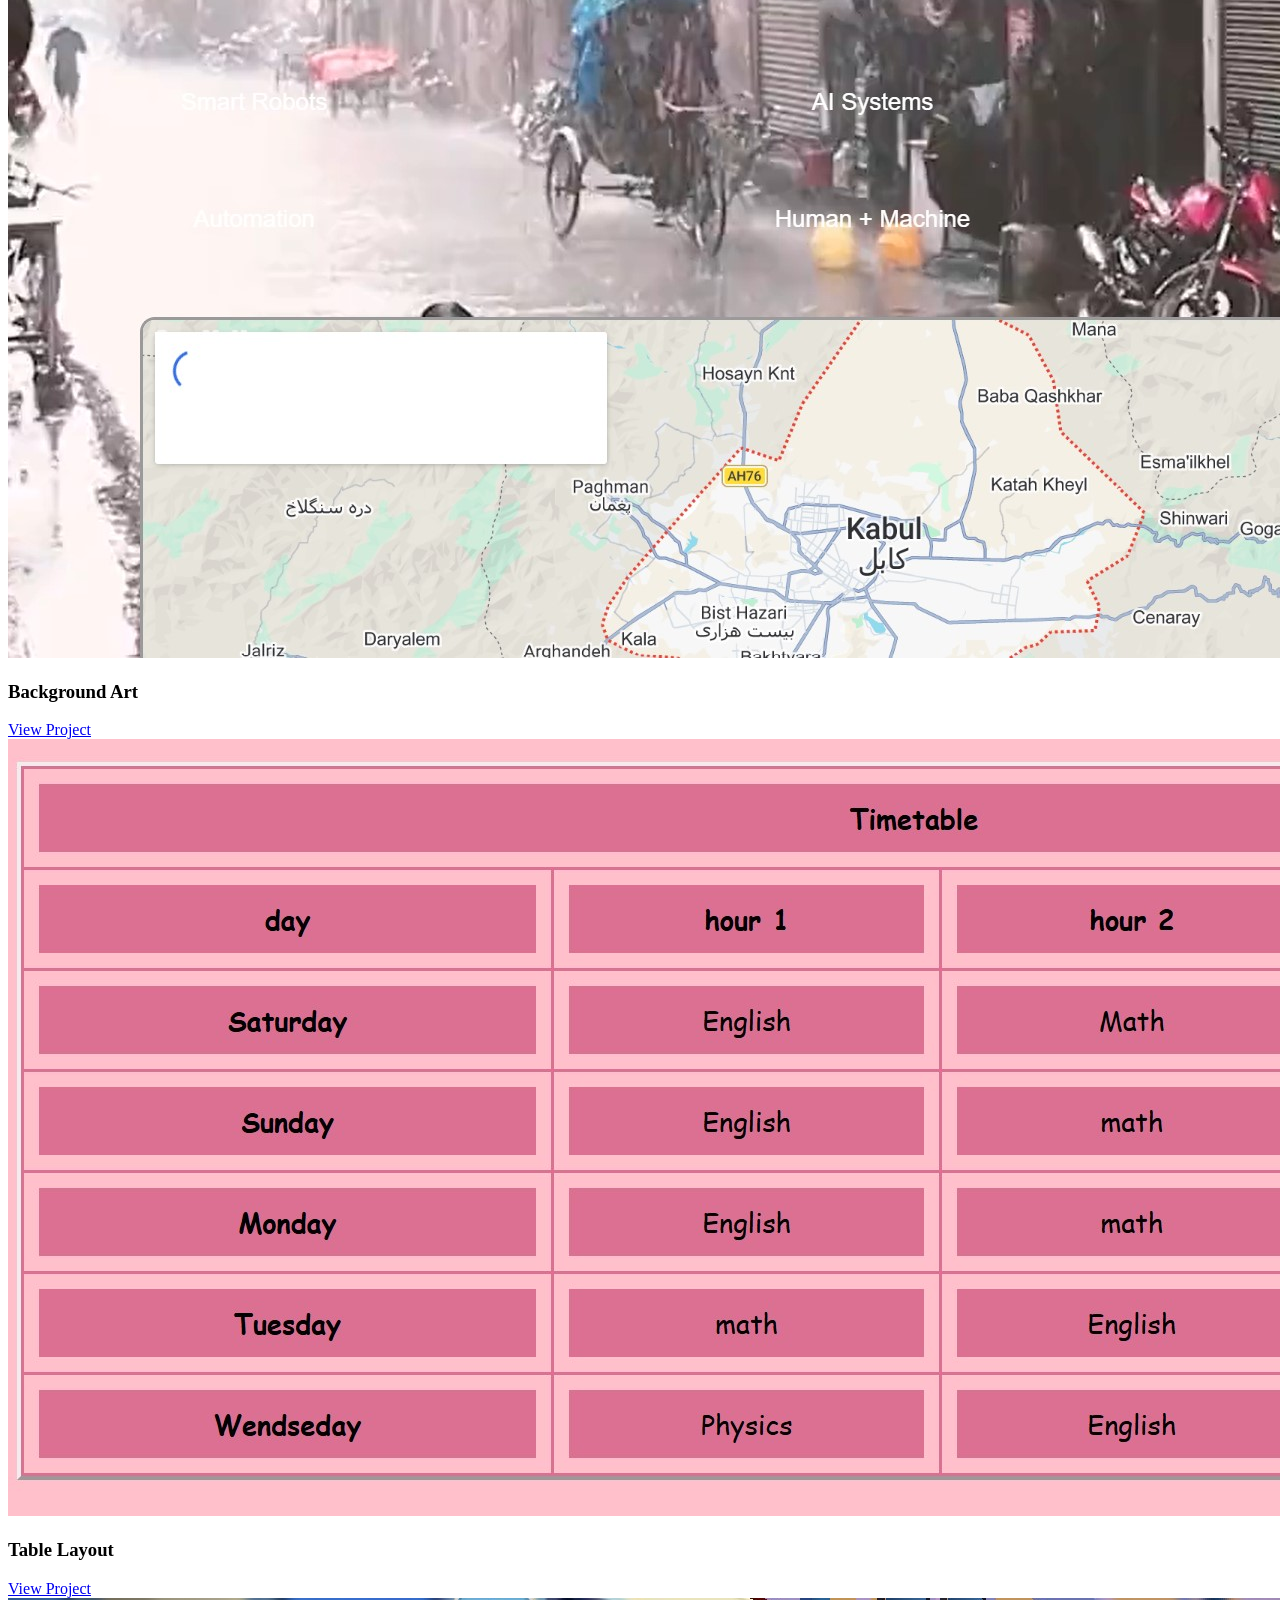
==== commit 430abed2: "I developed for better appearance" ====
--- a/index.html
+++ b/index.html
@@ -1,107 +1,202 @@
 <!DOCTYPE html>
 <html lang="en">
 <head>
-    <meta charset="UTF-8">
-    <meta name="viewport" content="width=device-width, initial-scale=1.0">
-    <title>Personal Portfolio | Home</title>
-
-    <!-- Google Fonts -->
-    <link rel="preconnect" href="https://fonts.googleapis.com">
-    <link rel="preconnect" href="https://fonts.gstatic.com" crossorigin>
-    <link href="https://fonts.googleapis.com/css2?family=Poppins:wght@300;400;500;600;700&display=swap" rel="stylesheet">
-
-    <!-- Font Awesome -->
-    <link rel="stylesheet"
-        href="https://cdnjs.cloudflare.com/ajax/libs/font-awesome/6.6.0/css/all.min.css">
-
-    <!-- External CSS -->
-    <link rel="stylesheet" href="style2.css">
+<meta charset="UTF-8">
+<meta name="viewport" content="width=device-width, initial-scale=1.0">
+<title>Aziza Hussaini | Front-End Web Developer</title>
+<link rel="preconnect" href="https://fonts.googleapis.com">
+<link href="https://fonts.googleapis.com/css2?family=Poppins:wght@300;400;500;600;700&display=swap" rel="stylesheet">
+<link rel="stylesheet" href="https://cdnjs.cloudflare.com/ajax/libs/font-awesome/6.5.1/css/all.min.css">
+<link rel="stylesheet" href="style.css">
 </head>
-
 <body>
 
-    <!-- Header -->
-    <header>
-        <nav class="navbar">
-
-            <h2 class="logo">Portfolio</h2>
-
-            <ul class="nav-links">
-                <li><a href="home.html" class="active">Home</a></li>
-                <li><a href="about.html">About</a></li>
-                <li><a href="projects.html">Projects</a></li>
-                <li><a href="services.html">Services</a></li>
-                <li><a href="contact.html">Contact</a></li>
-            </ul>
-
-        </nav>
-    </header>
-
-    <!-- Hero Section -->
-    <section class="hero">
-
-        <div class="hero-text">
-
-            <h1>Hello, I'm <span>Aziza Hussaini</span></h1>
-
-            <h3>Front-End Web Developer</h3>
-
-            <p>
-                I am passionate about creating beautiful, responsive,
-                and user-friendly websites using HTML and CSS.
-                Welcome to my personal portfolio website.
-            </p>
-
-            <a href="cv2.pdf" class="btn">
-                <i class="fa-solid fa-download"></i>
-                Download CV
-            </a>
-
+<header>
+  <div class="navbar">
+    <div class="logo"><span class="logo-icon">&lt;/&gt;</span> Aziza Hussaini</div>
+    <ul class="nav-links">
+      <li><a href="#home" class="active">Home</a></li>
+      <li><a href="#about">About</a></li>
+      <li><a href="#skills">Skills</a></li>
+      <li><a href="#projects">Projects</a></li>
+      <li><a href="#services">Services</a></li>
+      <li><a href="#contact">Contact</a></li>
+    </ul>
+    <button class="theme-toggle" id="themeToggle" aria-label="Toggle theme"><i class="fa-solid fa-moon"></i></button>
+  </div>
+</header>
+
+<main>
+
+  <!-- HOME -->
+  <section class="hero" id="home">
+    <div class="hero-text">
+      <span class="badge">👋 Hello, I'm</span>
+      <h1>Aziza <span>Hussaini</span></h1>
+      <h3>Front-End Web Developer</h3>
+      <p>I am passionate about creating beautiful, responsive, and user-friendly websites using HTML, CSS and JavaScript. Welcome to my personal portfolio.</p>
+      <a href="cv2.pdf" class="btn" download><i class="fa-solid fa-download"></i> Download CV</a>
+      <div class="social-row">
+        <a href="#" aria-label="GitHub"><i class="fa-brands fa-github"></i></a>
+        <a href="#" aria-label="LinkedIn"><i class="fa-brands fa-linkedin-in"></i></a>
+        <a href="https://www.instagram.com/ghazaldominion" aria-label="Instagram"><i class="fa-brands fa-instagram"></i></a>
+        <a href="mailto:azizahussaini2004@gmail.com" aria-label="Email"><i class="fa-solid fa-envelope"></i></a>
+      </div>
+    </div>
+    <div class="hero-image">
+      <span class="doodle doodle-1">Dream<br>Code<br>Create ♡</span>
+      <div class="frame">
+        <img src="my img.jpeg" alt="Aziza Hussaini">
+      </div>
+      <span class="doodle doodle-2">Better<br>Every<br>Day ♡</span>
+    </div>
+  </section>
+
+  <div class="about-preview">
+    <span class="eyebrow">About Me</span>
+    <h2>Who <span style="color:var(--accent)">Am I?</span></h2>
+    <p>I'm a motivated Computer Science student who loves turning ideas into beautiful and functional websites. My goal is to grow in the tech world, keep learning and create something meaningful.</p>
+  </div>
+
+  <!-- ABOUT -->
+  <section class="about-page" id="about">
+    <span class="eyebrow">Get to know me</span>
+    <h1>About Me</h1>
+    <div class="about-container">
+      <div class="about-image">
+        <img src="my img.jpeg" alt="Aziza Hussaini">
+      </div>
+      <div class="about-content">
+        <h2>Aziza Hussaini</h2>
+        <p>I am a Computer Science student specializing in Software Development and Artificial Intelligence. I enjoy building modern web applications and continuously improving my programming and problem-solving skills.</p>
+
+        <div class="education">
+          <h3>Education</h3>
+          <table>
+            <tr><th>Degree</th><th>Institute</th><th>Year</th></tr>
+            <tr><td>Bachelor of Computer Science</td><td>AGIO Online University</td><td>2025 - Present</td></tr>
+            <tr><td>High School Diploma</td><td>Jebreel Girls' High School</td><td>2022</td></tr>
+          </table>
         </div>
 
-        <div class="hero-image">
-            <img src="my img.jpeg" alt="Profile Picture">
+        <div class="experience">
+          <h3>Experience</h3>
+          <ul>
+            <li><strong>STEM &amp; Language Instructor</strong> — TOEFL Hub Academy</li>
+            <li><strong>English Language Instructor</strong> — Asia Academy</li>
+          </ul>
         </div>
 
-    </section>
-
-    <!-- Short About -->
-    <section class="about-preview">
-
-        <h2>Who Am I?</h2>
-
-        <p>
-            I am a motivated web development student who enjoys learning
-            new technologies and building modern websites. My goal is to
-            become a professional front-end developer.
-        </p>
-
-    </section>
-
+        <div class="goals">
+          <h3>Career Goal</h3>
+          <p>My goal is to become a professional Software Engineer, continue my education through an international scholarship, master Artificial Intelligence technologies, and develop innovative software that creates a positive impact.</p>
         </div>
-
-    </section>
-
-    <!-- Footer -->
-    <footer>
-
-        <p>
-            &copy; azizahussaini2004@gmail.com. All Rights Reserved.
-        </p>
-
-        <div class="social-icons">
-
-            <a href="#"><i class="fab fa-facebook"></i></a>
-
-            <a href=""><i class="fab fa-linkedin"></i></a>
-
-            <a href="#"><i class="fab fa-github"></i></a>
-
-            <a href="https://www.instagram.com/ghazaldominion?igsh=MXRhOHNsNjl5M2JkeQ%3D%3D&utm_source=qr"><i class="fab fa-instagram"></i></a>
-
-        </div>
-
-    </footer>
+      </div>
+    </div>
+  </section>
+
+  <!-- SKILLS -->
+  <section class="skills" id="skills">
+    <span class="eyebrow">What I know</span>
+    <h2>My Skills</h2>
+    <div class="skill-container">
+      <div class="skill-card"><i class="fa-brands fa-html5"></i><h3>HTML5</h3><p>Semantic, accessible markup</p></div>
+      <div class="skill-card"><i class="fa-brands fa-css3-alt"></i><h3>CSS3</h3><p>Modern, responsive styling</p></div>
+      <div class="skill-card"><i class="fa-brands fa-js"></i><h3>JavaScript</h3><p>Interactive experiences</p></div>
+      <div class="skill-card"><i class="fa-brands fa-python"></i><h3>Python</h3><p>Logic &amp; problem solving</p></div>
+    </div>
+  </section>
+
+  <!-- PROJECTS -->
+  <section class="projects" id="projects">
+    <span class="eyebrow">My Work</span>
+    <h2>My Projects</h2>
+    <p>Here are some of my web development projects.</p>
+    <div class="project-gallery">
+      <div class="project-card"><img src="weatherapp.jpg" alt="Weather App"><div class="project-info"><h3>Weather App</h3><a href="#" class="btn">View Project</a></div></div>
+      <div class="project-card"><img src="to do list.jpg" alt="To Do List"><div class="project-info"><h3>To-Do List</h3><a href="#" class="btn">View Project</a></div></div>
+      <div class="project-card"><img src="studentsystem.jpg" alt="Student System"><div class="project-info"><h3>Student System</h3><a href="#" class="btn">View Project</a></div></div>
+      <div class="project-card"><img src="login2.jpg" alt="Login Page"><div class="project-info"><h3>Login Page</h3><a href="#" class="btn">View Project</a></div></div>
+      <div class="project-card"><img src="computer.jpg" alt="Computer"><div class="project-info"><h3>Computer Page</h3><a href="#" class="btn">View Project</a></div></div>
+      <div class="project-card"><img src="coloure.jpg" alt="Colour Project"><div class="project-info"><h3>Colour App</h3><a href="#" class="btn">View Project</a></div></div>
+      <div class="project-card"><img src="flower.jpg" alt="Flower"><div class="project-info"><h3>Flower Page</h3><a href="#" class="btn">View Project</a></div></div>
+      <div class="project-card"><img src="gallary.jpg" alt="Gallery"><div class="project-info"><h3>Gallery</h3><a href="#" class="btn">View Project</a></div></div>
+      <div class="project-card"><img src="heart.jpg" alt="Heart"><div class="project-info"><h3>Heart Animation</h3><a href="#" class="btn">View Project</a></div></div>
+      <div class="project-card"><img src="card.jpg" alt="Card"><div class="project-info"><h3>Card Design</h3><a href="#" class="btn">View Project</a></div></div>
+      <div class="project-card"><img src="card2.jpg" alt="Card 2"><div class="project-info"><h3>Card Design 2</h3><a href="#" class="btn">View Project</a></div></div>
+      <div class="project-card"><img src="login.jpg" alt="Login"><div class="project-info"><h3>Login Form</h3><a href="#" class="btn">View Project</a></div></div>
+      <div class="project-card"><img src="background.jpg" alt="Background"><div class="project-info"><h3>Background Art</h3><a href="#" class="btn">View Project</a></div></div>
+      <div class="project-card"><img src="table.jpg" alt="Table"><div class="project-info"><h3>Table Layout</h3><a href="#" class="btn">View Project</a></div></div>
+      <div class="project-card"><img src="game.jpg" alt="Game"><div class="project-info"><h3>Mini Game</h3><a href="#" class="btn">View Project</a></div></div>
+    </div>
+  </section>
+
+  <!-- SERVICES -->
+  <section class="services" id="services">
+    <span class="eyebrow">What I Offer</span>
+    <h2>My Services</h2>
+    <p>I provide modern and responsive web development services.</p>
+    <div class="services-container">
+      <div class="service-card"><i class="fa-solid fa-pen-ruler"></i><h3>Web Design</h3><p>Creating modern, clean and attractive websites with professional layouts.</p></div>
+      <div class="service-card"><i class="fa-solid fa-mobile-screen"></i><h3>Responsive Design</h3><p>Building websites that work perfectly on desktop, tablet and mobile devices.</p></div>
+      <div class="service-card"><i class="fa-solid fa-layer-group"></i><h3>UI / UX Design</h3><p>Designing beautiful and user-friendly interfaces with excellent user experience.</p></div>
+      <div class="service-card"><i class="fa-solid fa-bolt"></i><h3>Landing Page Design</h3><p>Creating high-converting landing pages for businesses and personal brands.</p></div>
+    </div>
+  </section>
+
+  <!-- CONTACT -->
+  <section class="contact" id="contact">
+    <span class="eyebrow">Get In Touch</span>
+    <h2>Contact Me</h2>
+    <p>Feel free to send me a message.</p>
+    <form class="contact-container" onsubmit="return false;">
+      <div class="input-box">
+        <input type="text" placeholder="Your Name" required>
+        <input type="email" placeholder="Your Email" required>
+      </div>
+      <input type="text" placeholder="Subject" required>
+      <textarea rows="6" placeholder="Your Message" required></textarea>
+      <button type="submit" class="btn"><i class="fa-solid fa-paper-plane"></i>Send Message</button>
+    </form>
+  </section>
+
+</main>
+
+<footer>
+  <div class="footer-email"><i class="fa-solid fa-envelope"></i> azizahussaini2004@gmail.com</div>
+  <div class="social-icons">
+    <a href="#" aria-label="GitHub"><i class="fa-brands fa-github"></i></a>
+    <a href="#" aria-label="LinkedIn"><i class="fa-brands fa-linkedin-in"></i></a>
+    <a href="https://www.instagram.com/ghazaldominion" aria-label="Instagram"><i class="fa-brands fa-instagram"></i></a>
+    <a href="mailto:azizahussaini2004@gmail.com" aria-label="Email"><i class="fa-solid fa-envelope"></i></a>
+  </div>
+  <p class="footer-note">© 2025 Aziza Hussaini. All Rights Reserved.</p>
+</footer>
+
+<script>
+  // highlight active nav link on scroll
+  const sections = document.querySelectorAll('section[id]');
+  const navLinks = document.querySelectorAll('.nav-links a');
+  window.addEventListener('scroll', () => {
+    let current = '';
+    sections.forEach(sec => {
+      const top = sec.offsetTop - 120;
+      if (window.scrollY >= top) current = sec.getAttribute('id');
+    });
+    navLinks.forEach(a => {
+      a.classList.toggle('active', a.getAttribute('href') === '#' + current);
+    });
+  });
+
+  // simple theme toggle icon swap (decorative)
+  const toggle = document.getElementById('themeToggle');
+  toggle.addEventListener('click', () => {
+    document.body.classList.toggle('light-preview');
+    const icon = toggle.querySelector('i');
+    icon.classList.toggle('fa-moon');
+    icon.classList.toggle('fa-sun');
+  });
+</script>
 
 </body>
-</html>+</html>
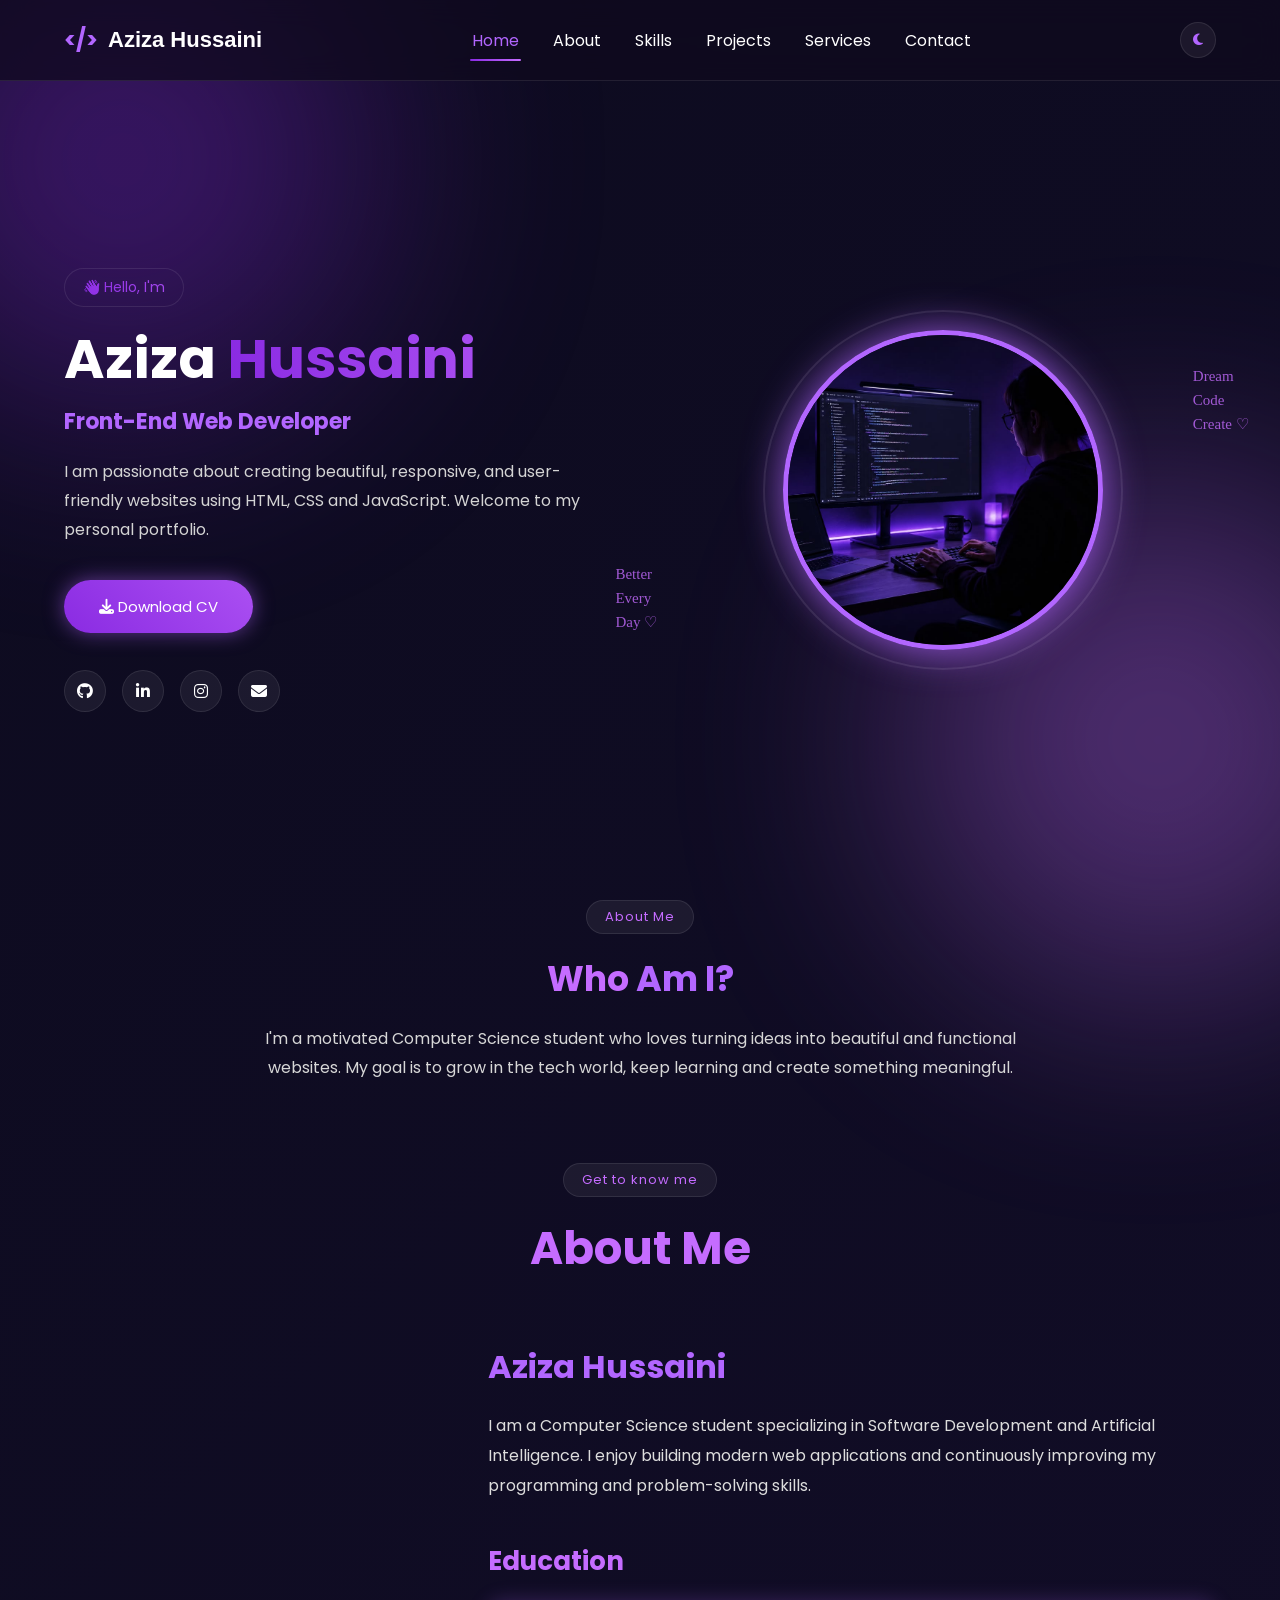
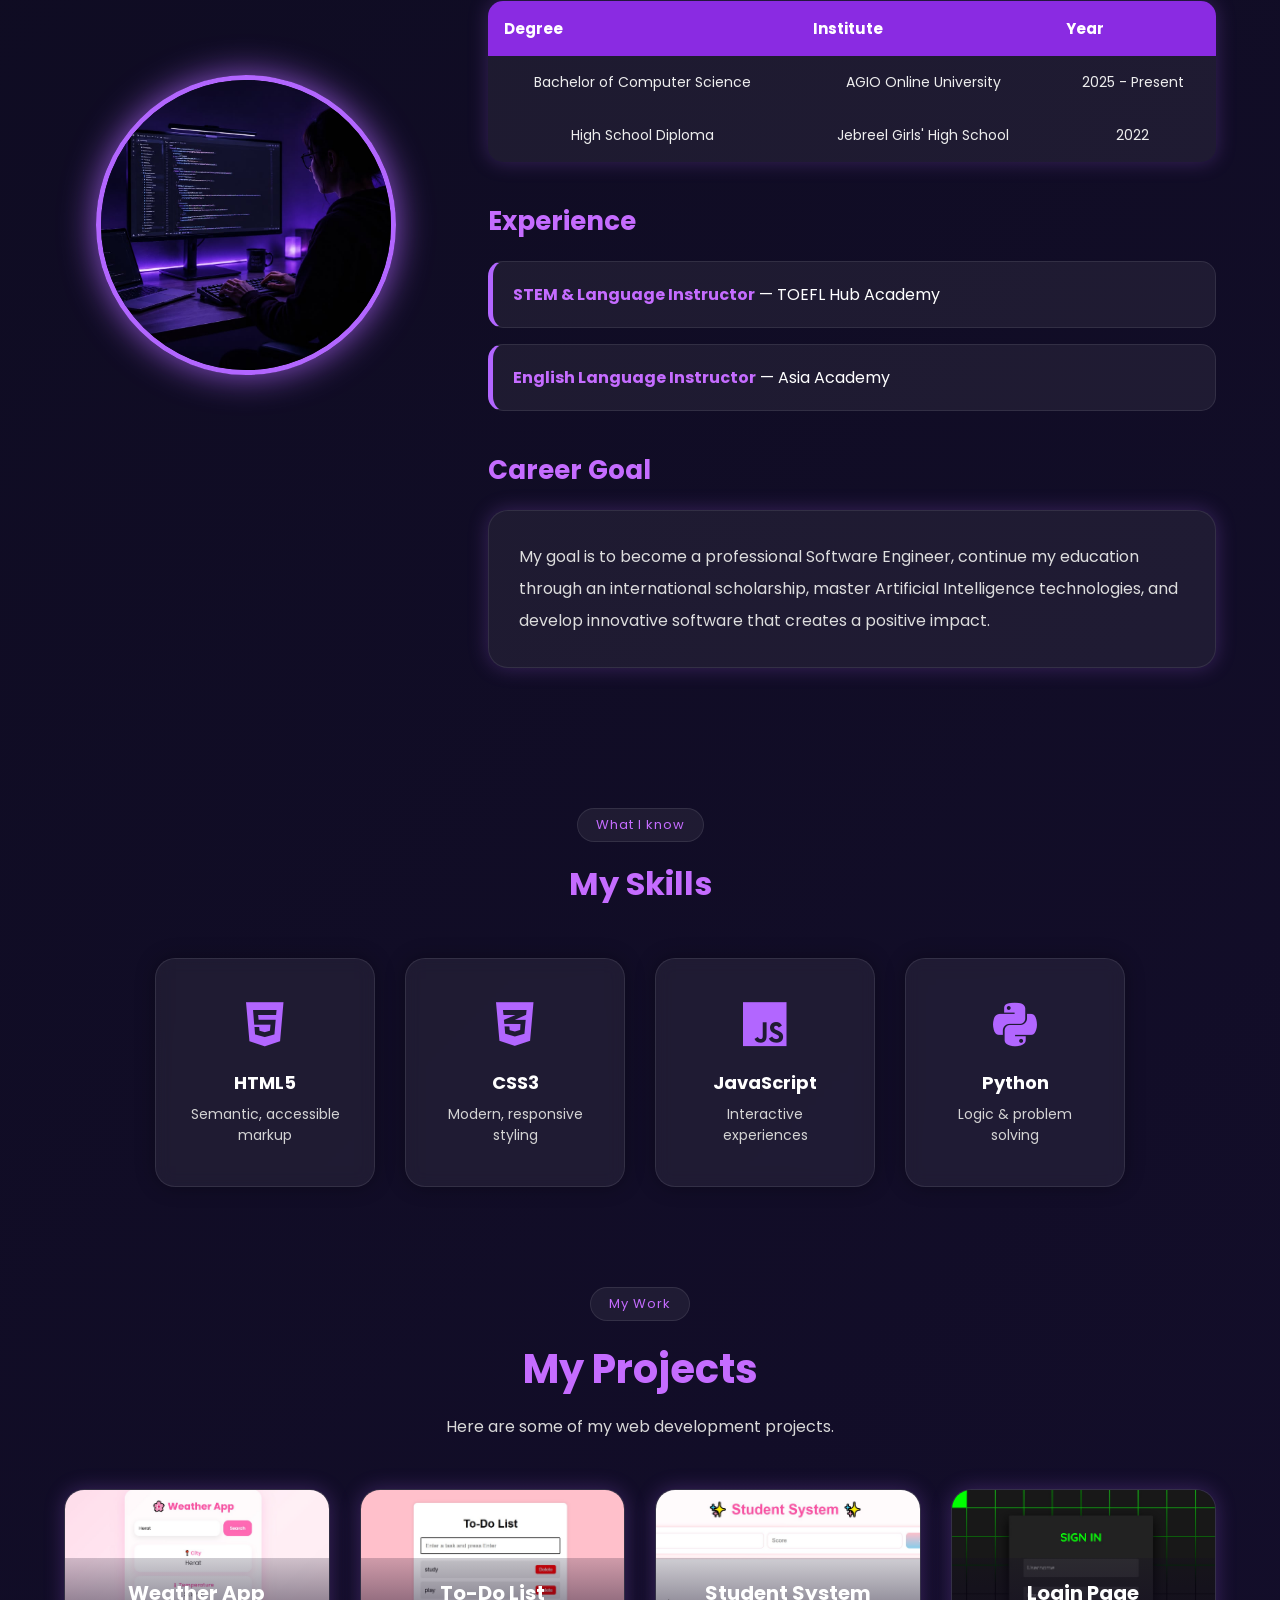
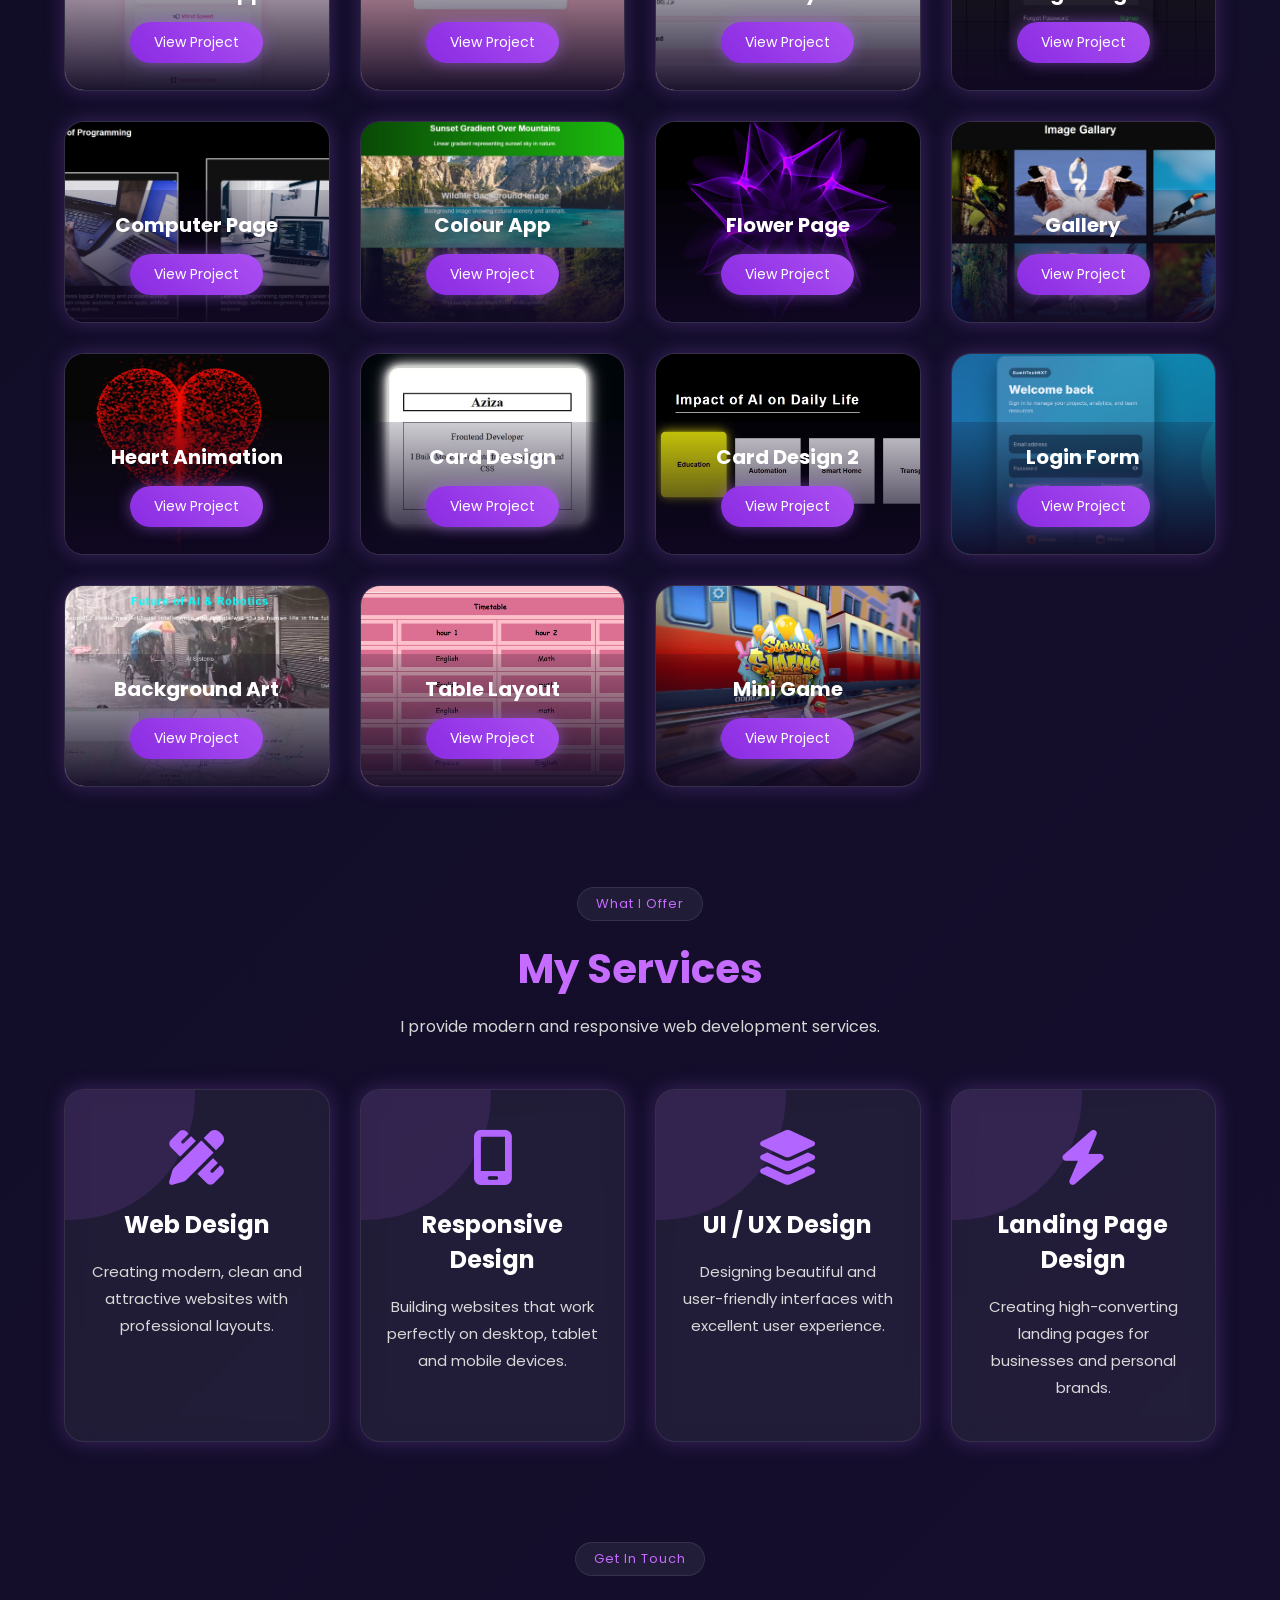
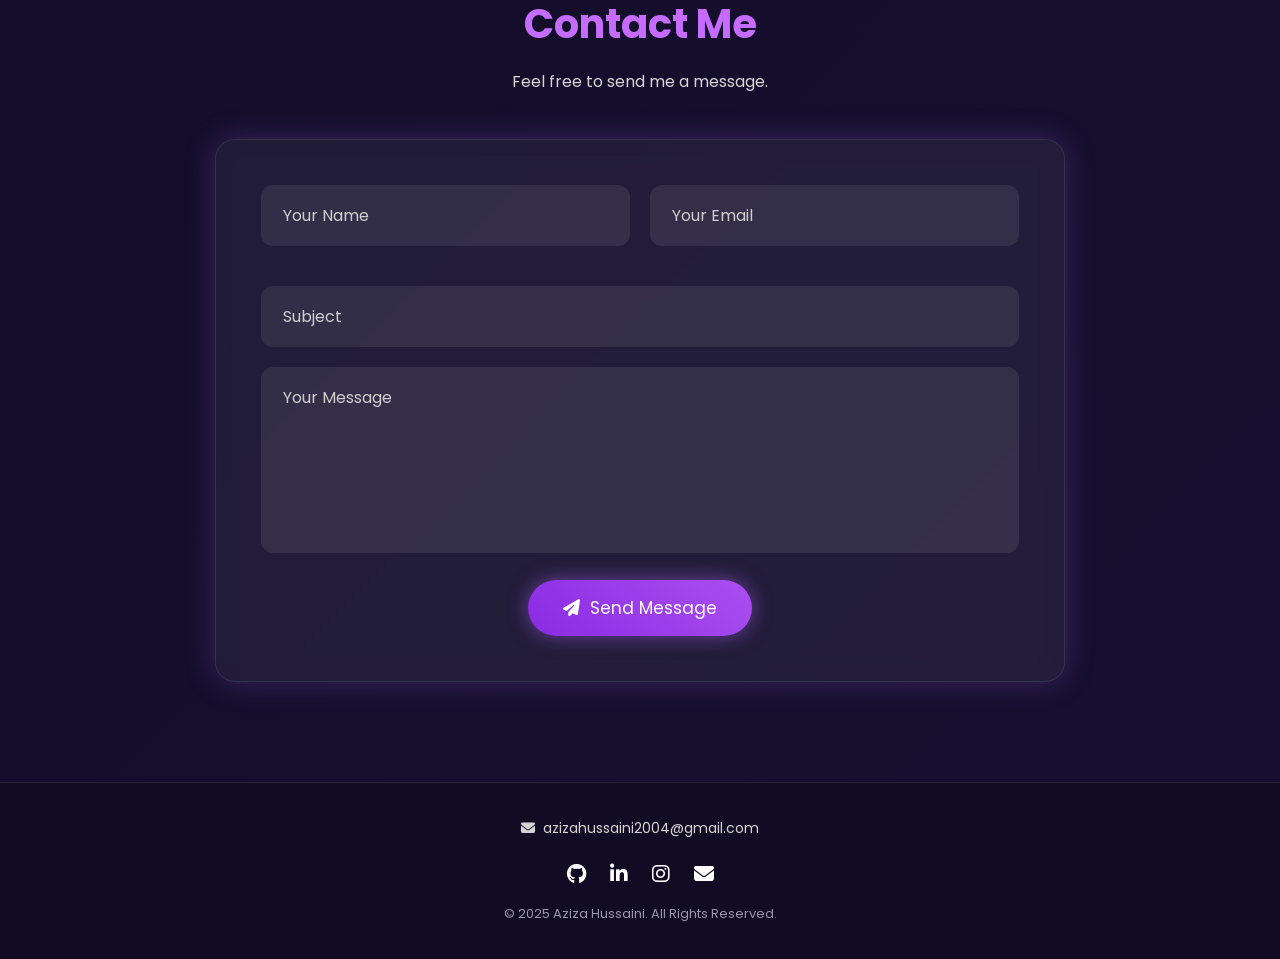
==== commit c6a6f683: "name of style checked" ====
--- a/index.html
+++ b/index.html
@@ -7,7 +7,7 @@
 <link rel="preconnect" href="https://fonts.googleapis.com">
 <link href="https://fonts.googleapis.com/css2?family=Poppins:wght@300;400;500;600;700&display=swap" rel="stylesheet">
 <link rel="stylesheet" href="https://cdnjs.cloudflare.com/ajax/libs/font-awesome/6.5.1/css/all.min.css">
-<link rel="stylesheet" href="style.css">
+<link rel="stylesheet" href="style2.css">
 </head>
 <body>
 
--- a/style2.css
+++ b/style2.css
@@ -0,0 +1,825 @@
+/* ==========================
+   Google Font
+========================== */
+
+:root{
+    --bg-1:#0d0b1f;
+    --bg-2:#1b1138;
+    --bg-3:#2b1459;
+    --accent:#b266ff;
+    --accent-light:#c56cff;
+    --accent-deep:#8a2be2;
+    --text-soft:#d4d4d4;
+    --glass:rgba(255,255,255,.06);
+    --glass-border:rgba(255,255,255,.09);
+    --container:1200px;
+    --transition:.4s cubic-bezier(.25,.8,.25,1);
+}
+
+*{
+    margin:0;
+    padding:0;
+    box-sizing:border-box;
+    scroll-behavior:smooth;
+    font-family:'Poppins',sans-serif;
+}
+
+html{
+    -webkit-text-size-adjust:100%;
+}
+
+body{
+    background:linear-gradient(135deg,var(--bg-1),var(--bg-2),var(--bg-3));
+    background-size:300% 300%;
+    animation:bgFlow 18s ease infinite;
+    color:white;
+    min-height:100vh;
+    width:100%;
+    overflow-x:hidden;
+    position:relative;
+}
+
+body::before,
+body::after{
+    content:"";
+    position:fixed;
+    width:min(45vw,500px);
+    height:min(45vw,500px);
+    border-radius:50%;
+    filter:blur(120px);
+    z-index:0;
+    pointer-events:none;
+    opacity:.35;
+}
+
+body::before{
+    background:var(--accent-deep);
+    top:-10%;
+    left:-10%;
+    animation:blobMove 14s ease-in-out infinite;
+}
+
+body::after{
+    background:var(--accent-light);
+    bottom:-10%;
+    right:-10%;
+    animation:blobMove 16s ease-in-out infinite reverse;
+}
+
+::-webkit-scrollbar{ width:10px; }
+::-webkit-scrollbar-track{ background:var(--bg-1); }
+::-webkit-scrollbar-thumb{
+    background:linear-gradient(var(--accent-deep),var(--accent-light));
+    border-radius:10px;
+}
+
+header, main, section, footer{ position:relative; z-index:1; }
+
+/* every scroll target sits below the fixed header */
+section[id]{
+    scroll-margin-top:90px;
+}
+
+/* ==========================
+Header
+========================== */
+
+header{
+    width:100%;
+    position:fixed;
+    top:0; left:0;
+    background:rgba(15,10,30,.75);
+    backdrop-filter:blur(14px);
+    -webkit-backdrop-filter:blur(14px);
+    border-bottom:1px solid var(--glass-border);
+    z-index:1000;
+    transition:background var(--transition);
+}
+
+.navbar{
+    width:90%;
+    max-width:var(--container);
+    margin:auto;
+    height:80px;
+    display:flex;
+    justify-content:space-between;
+    align-items:center;
+    flex-wrap:wrap;
+}
+
+.logo{
+    display:flex;
+    align-items:center;
+    gap:10px;
+    color:white;
+    font-size:clamp(18px,3vw,22px);
+    font-weight:600;
+}
+
+.logo .logo-icon{
+    color:var(--accent);
+    font-weight:700;
+}
+
+.nav-links{
+    display:flex;
+    list-style:none;
+    gap:clamp(14px,3vw,30px);
+    flex-wrap:wrap;
+    justify-content:center;
+    align-items:center;
+}
+
+.nav-links a{
+    text-decoration:none;
+    color:white;
+    font-size:clamp(14px,2vw,16px);
+    transition:color var(--transition);
+    position:relative;
+    padding:4px 2px;
+}
+
+.nav-links a:hover,
+.nav-links a.active{ color:var(--accent); }
+
+.nav-links a::after{
+    content:"";
+    position:absolute;
+    width:0; left:0; bottom:-5px;
+    height:2px; border-radius:2px;
+    background:linear-gradient(90deg,var(--accent-deep),var(--accent-light));
+    transition:width var(--transition);
+}
+
+.nav-links a:hover::after,
+.nav-links a.active::after{ width:100%; }
+
+.theme-toggle{
+    background:var(--glass);
+    border:1px solid var(--glass-border);
+    color:var(--accent);
+    width:36px; height:36px;
+    border-radius:50%;
+    display:flex;
+    align-items:center;
+    justify-content:center;
+    cursor:pointer;
+    transition:transform var(--transition);
+}
+
+.theme-toggle:hover{ transform:rotate(20deg) scale(1.1); }
+
+/* ==========================
+Hero
+========================== */
+
+.hero{
+    width:90%;
+    max-width:var(--container);
+    margin:auto;
+    min-height:100vh;
+    display:flex;
+    justify-content:space-between;
+    align-items:center;
+    gap:clamp(24px,6vw,60px);
+    padding-top:80px;
+    position:relative;
+}
+
+.hero-text{ flex:1; animation:slideLeft 1.2s ease; }
+
+.badge{
+    display:inline-flex;
+    align-items:center;
+    gap:8px;
+    background:var(--glass);
+    border:1px solid var(--glass-border);
+    padding:8px 18px;
+    border-radius:30px;
+    font-size:14px;
+    margin-bottom:20px;
+}
+
+.hero-text h1{
+    font-size:clamp(32px,6vw,55px);
+    line-height:1.15;
+    margin-bottom:15px;
+}
+
+.hero-text span{
+    background:linear-gradient(90deg,var(--accent-deep),var(--accent-light));
+    -webkit-background-clip:text;
+    background-clip:text;
+    color:transparent;
+    background-size:200% auto;
+    animation:shine 4s linear infinite;
+}
+
+.hero-text h3{
+    color:var(--accent);
+    font-size:clamp(16px,2.5vw,22px);
+    margin-bottom:20px;
+}
+
+.hero-text p{
+    color:var(--text-soft);
+    line-height:1.8;
+    margin-bottom:35px;
+    font-size:clamp(14px,1.8vw,16px);
+    max-width:520px;
+}
+
+.btn{
+    display:inline-block;
+    text-decoration:none;
+    background:linear-gradient(45deg,var(--accent-deep),var(--accent-light));
+    background-size:200% auto;
+    color:white;
+    padding:15px 35px;
+    border-radius:40px;
+    transition:all var(--transition);
+    box-shadow:0 0 20px rgba(179,102,255,.5);
+    position:relative;
+    overflow:hidden;
+    border:none;
+    cursor:pointer;
+    font-size:15px;
+}
+
+.btn::before{
+    content:"";
+    position:absolute;
+    top:0; left:-75%;
+    width:50%; height:100%;
+    background:linear-gradient(120deg,transparent,rgba(255,255,255,.4),transparent);
+    transform:skewX(-25deg);
+    transition:.6s;
+}
+
+.btn:hover::before{ left:125%; }
+
+.btn:hover{
+    transform:translateY(-6px);
+    background-position:right center;
+    box-shadow:0 0 35px var(--accent);
+}
+
+.social-row{
+    display:flex;
+    gap:16px;
+    margin-top:30px;
+}
+
+.social-row a{
+    width:42px; height:42px;
+    border-radius:50%;
+    background:var(--glass);
+    border:1px solid var(--glass-border);
+    display:flex;
+    align-items:center;
+    justify-content:center;
+    color:white;
+    text-decoration:none;
+    transition:all var(--transition);
+}
+
+.social-row a:hover{
+    color:var(--accent);
+    transform:translateY(-5px);
+    box-shadow:0 0 20px rgba(178,102,255,.5);
+}
+
+/* ==========================
+Image
+========================== */
+
+.hero-image{
+    flex:1;
+    display:flex;
+    justify-content:center;
+    align-items:center;
+    animation:slideRight 1.2s ease;
+    position:relative;
+}
+
+.hero-image .frame{
+    width:min(360px,60vw);
+    height:min(360px,60vw);
+    border-radius:50%;
+    border:2px solid var(--glass-border);
+    display:flex;
+    align-items:center;
+    justify-content:center;
+    animation:float 4s ease-in-out infinite;
+}
+
+.hero-image img{
+    width:min(320px,55vw);
+    height:min(320px,55vw);
+    object-fit:cover;
+    border-radius:50%;
+    border:5px solid var(--accent);
+    box-shadow:0 0 40px rgba(178,102,255,.8);
+    animation:pulseGlow 3s ease-in-out infinite;
+    transition:transform var(--transition);
+}
+
+.hero-image img:hover{ transform:scale(1.05) rotate(2deg); }
+
+.doodle{
+    position:absolute;
+    font-family:'Segoe Script','Brush Script MT',cursive;
+    color:var(--accent-light);
+    opacity:.8;
+    font-size:15px;
+    line-height:1.6;
+}
+
+.doodle-1{ top:15%; right:-6%; }
+.doodle-2{ bottom:10%; left:-10%; }
+
+/* ==========================
+About preview (short teaser inside hero scroll)
+========================== */
+
+.about-preview{
+    width:90%;
+    max-width:var(--container);
+    margin:0 auto 40px;
+    text-align:center;
+}
+
+.about-preview h2{
+    color:var(--accent-light);
+    margin-bottom:20px;
+    font-size:clamp(26px,4vw,35px);
+}
+
+.about-preview p{
+    color:#d7d7d7;
+    line-height:1.8;
+    font-size:clamp(14px,1.8vw,16px);
+    max-width:800px;
+    margin:auto;
+}
+
+/* ==========================
+Section tag / eyebrow
+========================== */
+
+.eyebrow{
+    display:inline-block;
+    background:var(--glass);
+    border:1px solid var(--glass-border);
+    padding:6px 18px;
+    border-radius:30px;
+    color:var(--accent-light);
+    font-size:13px;
+    letter-spacing:1px;
+    margin-bottom:18px;
+}
+
+/* ==========================
+Skills
+========================== */
+
+.skills{
+    width:90%;
+    max-width:var(--container);
+    margin:100px auto;
+    text-align:center;
+}
+
+.skills h2{
+    margin-bottom:50px;
+    color:var(--accent-light);
+    font-size:clamp(26px,4vw,32px);
+}
+
+.skill-container{
+    display:flex;
+    justify-content:center;
+    gap:30px;
+    flex-wrap:wrap;
+}
+
+.skill-card{
+    width:220px;
+    max-width:100%;
+    background:var(--glass);
+    border:1px solid var(--glass-border);
+    padding:40px 30px;
+    border-radius:20px;
+    transition:transform var(--transition), box-shadow var(--transition);
+    backdrop-filter:blur(8px);
+    box-shadow:0 0 20px rgba(0,0,0,.3);
+    animation:fadeUp .9s ease forwards;
+    opacity:0;
+}
+
+.skill-card:hover{
+    transform:translateY(-15px) scale(1.03);
+    box-shadow:0 0 30px var(--accent);
+}
+
+.skill-card i{
+    font-size:50px;
+    color:var(--accent);
+    margin-bottom:20px;
+    display:block;
+    transition:transform var(--transition);
+}
+
+.skill-card:hover i{ transform:scale(1.15) rotate(-8deg); }
+.skill-card h3{ margin-bottom:8px; font-size:18px; }
+.skill-card p{ color:var(--text-soft); font-size:14px; }
+
+.skill-card:nth-child(1){ animation-delay:.05s; }
+.skill-card:nth-child(2){ animation-delay:.15s; }
+.skill-card:nth-child(3){ animation-delay:.25s; }
+.skill-card:nth-child(4){ animation-delay:.35s; }
+
+/* ==========================
+Footer
+========================== */
+
+footer{
+    background:#120b24;
+    border-top:1px solid var(--glass-border);
+    text-align:center;
+    padding:35px 20px;
+    display:flex;
+    flex-direction:column;
+    gap:15px;
+}
+
+.footer-email{
+    display:flex;
+    align-items:center;
+    justify-content:center;
+    gap:8px;
+    color:var(--text-soft);
+    font-size:14px;
+}
+
+.social-icons{ margin-top:5px; }
+
+.social-icons a{
+    display:inline-block;
+    color:white;
+    font-size:20px;
+    margin:0 10px;
+    transition:transform var(--transition), color var(--transition);
+}
+
+.social-icons a:hover{
+    color:var(--accent);
+    transform:translateY(-5px) scale(1.15);
+}
+
+.footer-note{ color:#9a94ab; font-size:13px; }
+
+/* ==========================
+Animations
+========================== */
+
+@keyframes slideLeft{ from{opacity:0;transform:translateX(-80px);} to{opacity:1;transform:translateX(0);} }
+@keyframes slideRight{ from{opacity:0;transform:translateX(80px);} to{opacity:1;transform:translateX(0);} }
+@keyframes float{ 0%{transform:translateY(0);} 50%{transform:translateY(-20px);} 100%{transform:translateY(0);} }
+@keyframes pulseGlow{ 0%,100%{box-shadow:0 0 40px rgba(178,102,255,.8);} 50%{box-shadow:0 0 60px rgba(178,102,255,1);} }
+@keyframes bgFlow{ 0%{background-position:0% 50%;} 50%{background-position:100% 50%;} 100%{background-position:0% 50%;} }
+@keyframes blobMove{ 0%,100%{transform:translate(0,0) scale(1);} 50%{transform:translate(40px,30px) scale(1.15);} }
+@keyframes shine{ to{background-position:200% center;} }
+@keyframes fadeUp{ from{opacity:0;transform:translateY(40px);} to{opacity:1;transform:translateY(0);} }
+@keyframes contactFade{ from{opacity:0;transform:translateY(40px);} to{opacity:1;transform:translateY(0);} }
+
+@media (prefers-reduced-motion:reduce){
+    *{
+        animation-duration:.01ms !important;
+        animation-iteration-count:1 !important;
+        transition-duration:.01ms !important;
+        scroll-behavior:auto !important;
+    }
+}
+
+/* ==========================
+Responsive - hero/skills
+========================== */
+
+@media(max-width:900px){
+    .hero{ flex-direction:column-reverse; text-align:center; min-height:auto; padding-top:110px; padding-bottom:60px; }
+    .navbar{ flex-direction:column; height:auto; padding:16px 0; gap:10px; }
+    .nav-links{ margin-top:10px; flex-wrap:wrap; justify-content:center; }
+    .skill-container{ flex-direction:column; align-items:center; }
+    .doodle{ display:none; }
+    .social-row{ justify-content:center; }
+    .hero-text p{ margin-left:auto; margin-right:auto; }
+}
+
+@media(max-width:480px){
+    .hero-text p{ line-height:1.7; }
+    .btn{ padding:13px 28px; font-size:15px; }
+    .skill-card{ width:100%; padding:30px; }
+}
+
+/* ==========================
+ABOUT PAGE
+========================== */
+
+.about-page{
+    width:90%;
+    max-width:var(--container);
+    margin:80px auto;
+    text-align:center;
+}
+
+.about-page h1{
+    font-size:clamp(30px,5vw,45px);
+    color:var(--accent-light);
+    margin-bottom:60px;
+}
+
+.about-container{
+    display:flex;
+    justify-content:space-between;
+    align-items:center;
+    gap:clamp(30px,6vw,60px);
+    flex-wrap:wrap;
+    text-align:left;
+}
+
+.about-image{ flex:1; display:flex; justify-content:center; }
+
+.about-image img{
+    width:min(300px,60vw);
+    height:min(300px,60vw);
+    object-fit:cover;
+    border-radius:50%;
+    border:5px solid var(--accent);
+    box-shadow:0 0 35px rgba(178,102,255,.8);
+    animation:float 4s ease-in-out infinite;
+    transition:transform var(--transition);
+}
+
+.about-image img:hover{ transform:scale(1.05); }
+
+.about-content{ flex:2; min-width:280px; }
+
+.about-content h2{
+    font-size:clamp(24px,3.5vw,32px);
+    color:var(--accent);
+    margin-bottom:20px;
+}
+
+.about-content > p{
+    line-height:1.9;
+    color:#ddd;
+    font-size:clamp(14px,1.8vw,16px);
+    margin-bottom:40px;
+}
+
+/* ==========================
+TABLE
+========================== */
+
+.education{ width:100%; margin:40px 0; text-align:left; }
+
+.education h3,
+.experience h3,
+.goals h3{
+    color:var(--accent-light);
+    margin-bottom:20px;
+    font-size:clamp(20px,3vw,26px);
+}
+
+table{
+    width:100%;
+    border-collapse:collapse;
+    overflow:hidden;
+    border-radius:15px;
+    box-shadow:0 0 20px rgba(178,102,255,.25);
+}
+
+th{ background:var(--accent-deep); color:white; padding:16px; font-size:clamp(13px,1.6vw,15px); }
+td{ background:var(--glass); color:#eee; padding:16px; text-align:center; font-size:clamp(13px,1.6vw,14px); transition:background var(--transition); }
+tr:hover td{ background:rgba(178,102,255,.18); }
+
+/* ==========================
+EXPERIENCE
+========================== */
+
+.experience{ width:100%; margin:40px 0; text-align:left; }
+.experience ul{ list-style:none; }
+
+.experience li{
+    background:var(--glass);
+    border:1px solid var(--glass-border);
+    margin:16px 0;
+    padding:20px;
+    border-left:5px solid var(--accent);
+    border-radius:15px;
+    transition:transform var(--transition), box-shadow var(--transition);
+}
+
+.experience li strong{ color:var(--accent-light); }
+.experience li:hover{ transform:translateX(10px); box-shadow:0 0 25px rgba(178,102,255,.4); }
+
+/* ==========================
+GOAL
+========================== */
+
+.goals{ width:100%; margin:40px 0; }
+
+.goals p{
+    line-height:2;
+    color:#ddd;
+    background:var(--glass);
+    border:1px solid var(--glass-border);
+    padding:30px;
+    border-radius:20px;
+    box-shadow:0 0 20px rgba(178,102,255,.25);
+    font-size:clamp(14px,1.8vw,16px);
+}
+
+@media(max-width:900px){
+    .about-container{ flex-direction:column; text-align:center; }
+    .about-content{ text-align:center; }
+    .education, .experience{ text-align:center; }
+    table{ display:block; overflow-x:auto; -webkit-overflow-scrolling:touch; }
+}
+
+/* ==========================
+   PROJECTS
+========================== */
+
+.projects{
+    width:90%;
+    max-width:var(--container);
+    margin:100px auto;
+    text-align:center;
+}
+
+.projects h2{ font-size:clamp(28px,4.5vw,40px); color:var(--accent-light); margin-bottom:15px; }
+.projects > p{ color:#d8d8d8; margin-bottom:50px; font-size:clamp(14px,1.8vw,16px); }
+
+.project-gallery{
+    display:grid;
+    grid-template-columns:repeat(auto-fit,minmax(260px,1fr));
+    gap:clamp(20px,4vw,30px);
+}
+
+.project-card{
+    background:var(--glass);
+    border:1px solid var(--glass-border);
+    border-radius:20px;
+    overflow:hidden;
+    backdrop-filter:blur(10px);
+    box-shadow:0 0 20px rgba(178,102,255,.25);
+    transition:transform .5s var(--transition), box-shadow .5s var(--transition);
+    position:relative;
+}
+
+.project-card:hover{ transform:translateY(-12px) scale(1.03); box-shadow:0 0 35px rgba(197,108,255,.8); }
+
+.project-card img{ width:100%; height:200px; object-fit:cover; transition:transform .6s var(--transition); display:block; }
+.project-card:hover img{ transform:scale(1.1); }
+
+.project-info{
+    position:absolute;
+    left:0; right:0; bottom:0;
+    padding:20px;
+    background:linear-gradient(to top,rgba(16,8,35,.95),rgba(16,8,35,.2));
+}
+
+.project-info h3{ color:white; margin-bottom:14px; font-size:clamp(16px,2.3vw,20px); }
+
+.project-info .btn{
+    padding:10px 24px;
+    font-size:14px;
+    box-shadow:0 0 15px rgba(178,102,255,.5);
+}
+
+@media(max-width:768px){
+    .project-gallery{ grid-template-columns:1fr; }
+    .project-card img{ height:210px; }
+}
+
+/* ==========================
+   SERVICES
+========================== */
+
+.services{
+    width:90%;
+    max-width:var(--container);
+    margin:100px auto;
+    text-align:center;
+}
+
+.services h2{ font-size:clamp(28px,4.5vw,40px); color:var(--accent-light); margin-bottom:15px; }
+.services > p{ color:#d6d6d6; margin-bottom:50px; font-size:clamp(14px,1.8vw,16px); }
+
+.services-container{
+    display:grid;
+    grid-template-columns:repeat(auto-fit,minmax(240px,1fr));
+    gap:clamp(20px,4vw,30px);
+}
+
+.service-card{
+    background:var(--glass);
+    border:1px solid var(--glass-border);
+    border-radius:20px;
+    padding:40px 26px;
+    backdrop-filter:blur(10px);
+    box-shadow:0 0 20px rgba(178,102,255,.25);
+    transition:transform .5s var(--transition), box-shadow .5s var(--transition);
+    position:relative;
+    overflow:hidden;
+}
+
+.service-card::before{
+    content:"";
+    position:absolute;
+    top:-120px; left:-120px;
+    width:250px; height:250px;
+    background:rgba(178,102,255,.12);
+    border-radius:50%;
+    transition:transform .6s var(--transition);
+}
+
+.service-card:hover::before{ transform:scale(2); }
+.service-card:hover{ transform:translateY(-15px); box-shadow:0 0 35px rgba(197,108,255,.8); }
+
+.service-card i{
+    font-size:55px; color:var(--accent); margin-bottom:22px;
+    transition:transform .5s var(--transition); position:relative; display:block;
+}
+
+.service-card:hover i{ transform:rotate(12deg) scale(1.15); }
+.service-card h3{ color:white; margin-bottom:16px; font-size:clamp(19px,2.6vw,24px); position:relative; }
+.service-card p{ color:#d9d9d9; line-height:1.8; margin:0; position:relative; font-size:clamp(14px,1.7vw,15px); }
+
+@media(max-width:768px){
+    .services-container{ grid-template-columns:1fr; }
+    .service-card{ padding:30px 22px; }
+    .service-card i{ font-size:48px; }
+}
+
+/* ==========================
+   CONTACT
+========================== */
+
+.contact{
+    width:90%;
+    max-width:900px;
+    margin:100px auto;
+    text-align:center;
+}
+
+.contact h2{ font-size:clamp(28px,4.5vw,40px); color:var(--accent-light); margin-bottom:15px; }
+.contact > p{ color:#d6d6d6; margin-bottom:45px; font-size:clamp(14px,1.8vw,16px); }
+
+.contact-container{
+    max-width:850px;
+    margin:auto;
+    background:var(--glass);
+    border:1px solid var(--glass-border);
+    padding:clamp(25px,5vw,45px);
+    border-radius:20px;
+    backdrop-filter:blur(10px);
+    box-shadow:0 0 30px rgba(178,102,255,.25);
+    animation:contactFade 1s ease;
+}
+
+.input-box{ display:flex; gap:20px; margin-bottom:20px; }
+.input-box input{ width:50%; }
+
+.contact input, .contact textarea{
+    width:100%;
+    padding:16px 20px;
+    margin-bottom:20px;
+    border:2px solid transparent;
+    outline:none;
+    border-radius:12px;
+    background:rgba(255,255,255,.08);
+    color:white;
+    font-size:16px;
+    transition:box-shadow var(--transition), border var(--transition);
+}
+
+.contact textarea{ resize:none; }
+.contact input::placeholder, .contact textarea::placeholder{ color:#cfcfcf; }
+.contact input:focus, .contact textarea:focus{ border:2px solid var(--accent); box-shadow:0 0 15px rgba(178,102,255,.5); }
+
+.contact .btn{ border:none; cursor:pointer; padding:15px 35px; font-size:17px; }
+.contact .btn i{ margin-right:10px; }
+
+@media(max-width:768px){
+    .input-box{ flex-direction:column; gap:0; }
+    .input-box input{ width:100%; }
+    .contact-container{ padding:30px; }
+}
+
+@media(max-width:480px){
+    .contact-container{ padding:20px; }
+    .contact .btn{ width:100%; }
+}
